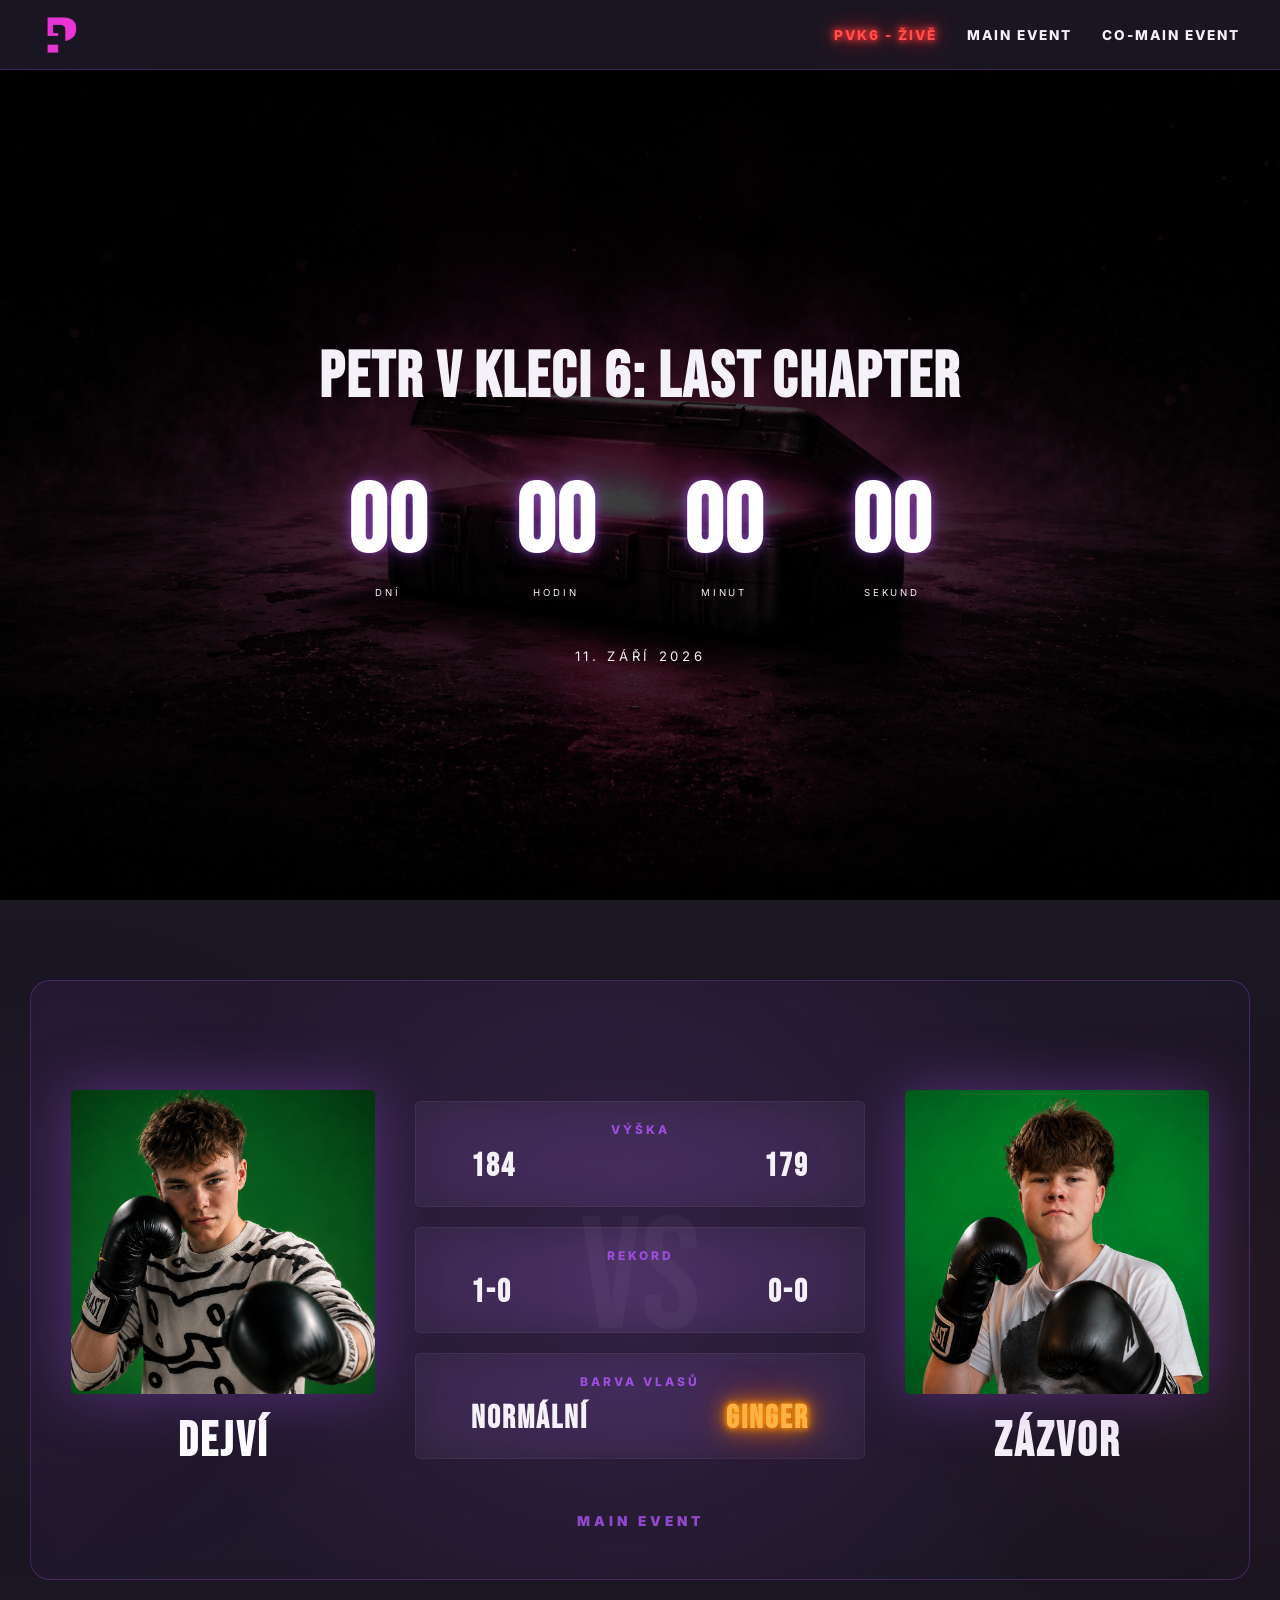
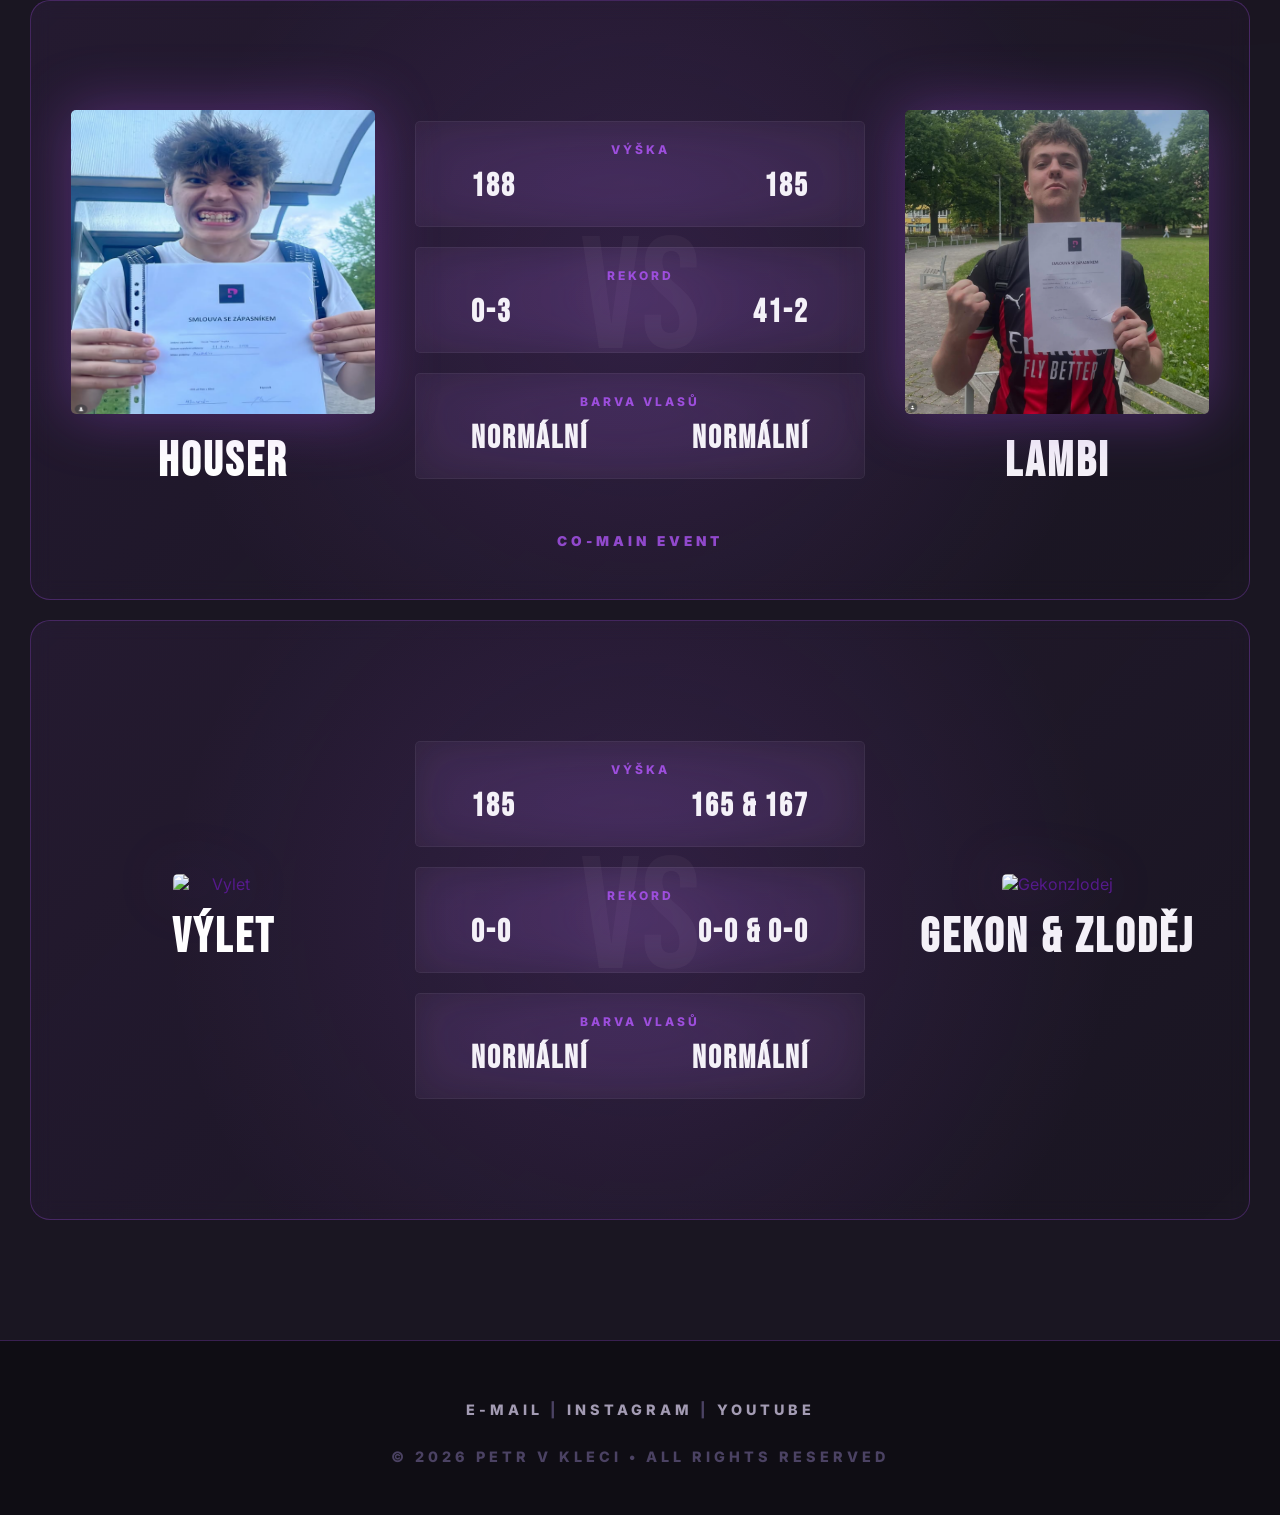
==== index.html @ 08ebc7ee "Add files via upload" ====
<!DOCTYPE html>
<html lang="cs">
<head>
    <meta charset="UTF-8">
    <meta name="viewport" content="width=device-width, initial-scale=1.0">
    <title>PETR V KLECI</title>
    <link href="https://fonts.googleapis.com/css2?family=Bebas+Neue&family=Inter:wght@400;600;800;900&display=swap" rel="stylesheet">
    <link rel="stylesheet" href="styles.css">
    <link rel="icon" href="img/logo-transparent.png">
    <script async src="https://pagead2.googlesyndication.com/pagead/js/adsbygoogle.js?client=ca-pub-2241425218539094"
     crossorigin="anonymous"></script>
     <meta name="google-adsense-account" content="ca-pub-2241425218539094">
</head>

<body>
    <div class="cyber-grid"></div>
    <div class="ambient-blob" id="blob"></div>
    <div class="scroll-progress" id="progress"></div>
    <nav>
        <div class="logo-container">
            <a href="#"  class="logo-img" onerror="this.style.display='none'; document.getElementById('logo-text').style.display='block';">
                <img src="img/logo-transparent.png" alt="Petr v kleci Logo" class="logo-img" onerror="this.style.display='none'; document.getElementById('logo-text').style.display='block';">
           </a>
        </div>
    
        <div class="nav-links">
            <a href="https://petrvkleci.fun/live" target="_blank"><div class="live">PVK6 - ŽIVĚ</div></a>
            <a href="#main-event">MAIN EVENT</a>
            <a href="#co-main-event">CO-MAIN EVENT</a>
        </div>
    </nav>

    <header class="hero">

    <video class="hero-video" autoplay muted loop playsinline>
        <source src="https://pub-b3b0f845e0294ce48c312dda4aa62917.r2.dev/pvk6-promo.mp4" type="video/mp4">
    </video>

    <div class="hero-overlay">

            <div class="cdown">
                
                <h2 class="cdown-event">PETR V KLECI 6: LAST CHAPTER</h2>
                
                <div class="cdown-grid">
                    <div class="cunit">
                        <span class="cunit-n" id="cdDays">--</span>
                        <span class="cunit-l">Dní</span>
                    </div>
                    <div class="cunit">
                        <span class="cunit-n" id="cdHours">--</span>
                        <span class="cunit-l">Hodin</span>
                    </div>
                    <div class="cunit">
                        <span class="cunit-n" id="cdMins">--</span>
                        <span class="cunit-l">Minut</span>
                    </div>
                    <div class="cunit">
                        <span class="cunit-n" id="cdSecs">--</span>
                        <span class="cunit-l">Sekund</span>
                    </div>
                </div>
            <p class="cdown-date rv">11. ZÁŘÍ 2026</p>
        </div>
        
    </header>
 <main class="fight-card">
    <section>
        <article class="fight main-event" id="main-event">

            <div class="fighter fighter-left">
                <a href="">
                    <img src="img/dejvi.png" alt="Dejvi">
                </a>
                <h2>DEJVÍ</h2>
            </div>
            <div class="fight-info">

                <div class="stat-row">
                    <span>Výška</span>
                    <h3>184</h3>
                    <h3>179</h3>
                </div>

                <div class="stat-row">
                    <span>Rekord</span>
                    <h3>1-0</h3>
                    <h3>0-0</h3>
                </div>

                <div class="stat-row">
                    <span>Barva vlasů</span>
                    <h3>Normální</h3>
                    <h3 class="ginger">GINGER</h3>
                </div>

            </div>

            <div class="fighter fighter-right"> 
                <a href="">
                    <img src="img/zazvor.png" alt="Zazvor">
                </a>
                <h2>Zázvor</h2>
            </div>
            <div class="fight-label">
    MAIN EVENT
</div>
        </article>
        <br>
        <article class="fight co-main-event" id="co-main-event">

            <div class="fighter fighter-left">
                <a href="">
                    <img src="img/houser.png" alt="Houser">
                </a>
                <h2>HOUSER</h2>
            </div>
            <div class="fight-info">

                <div class="stat-row">
                    <span>Výška</span>
                    <h3>188</h3>
                    <h3>185</h3>
                </div>

                <div class="stat-row">
                    <span>Rekord</span>
                    <h3>0-3</h3>
                    <h3>41-2</h3>
                </div>

                <div class="stat-row">
                    <span>Barva vlasů</span>
                    <h3>Normální</h3>
                    <h3>Normální</h3>
                </div>

            </div>

            <div class="fighter fighter-right">
                <a href="">
                    <img src="img/lambi.png" alt="Lambi">
                </a>
                <h2>Lambi</h2>
            </div>
            <div class="fight-label">
                CO-MAIN EVENT
            </div>
        </article>
        <br>
        <article class="fight">

            <div class="fighter fighter-left">
                <a href="">
                    <img src="img/vylet.png" alt="Vylet">
                </a>
                <h2>VÝLET</h2>
            </div>
            <div class="fight-info">

                <div class="stat-row">
                    <span>Výška</span>
                    <h3>185</h3>
                    <h3>165 & 167</h3>
                </div>

                <div class="stat-row">
                    <span>Rekord</span>
                    <h3>0-0</h3>
                    <h3>0-0 & 0-0</h3>
                </div>

                <div class="stat-row">
                    <span>Barva vlasů</span>
                    <h3>Normální</h3>
                    <h3>Normální</h3>
                </div>

            </div>

            <div class="fighter fighter-right">
                <a href="">
                    <img src="img/gekonzlodej.png" alt="Gekonzlodej">
                </a>
                <h2>Gekon & Zloděj</h2>
            </div>
            <div class="fight-label">
                
            </div>
        </article>
    </section>
    
</main>

    <footer class="footer">
    <div class="footer-container">

        <div class="footer-contact">
            <a href="mailto:petrvkleci@petrvkleci.fun">E-Mail</a> |
            <a href="https://instagram.petrvkleci.fun" target="_blank">Instagram</a> |
            <a href="https://youtube.petrvkleci.fun">YouTube</a>
        </div>

        <div class="footer-bottom">
            <p>© 2026 PETR V KLECI • All rights reserved</p>
        </div>

    </div>
</footer>

    <script src="script.js"></script>
</body>
</html>
---- styles.css ----
:root {
    --bg-color: #1a1622; 
    --surface-color: #272236; 
    --surface-hover: #322b46; 
    --text-main: #f4f1f8;
    --text-muted: #a39bb3;
    --accent: #9d4edd; 
    --accent-glow: rgba(157, 78, 221, 0.6);
    --glass-border: rgba(157, 78, 221, 0.3);
    --nav-height: 70px; 
}

::-webkit-scrollbar {
    width: 8px;
}
::-webkit-scrollbar-track { background: var(--bg-color); }
::-webkit-scrollbar-thumb { background: var(--accent); border-radius: 4px; }

* {
    margin: 0;
    padding: 0;
    box-sizing: border-box;
    scroll-behavior: smooth;
}

html,
body {
    width: 100%;
    overflow-x: hidden;
}

body {
    background-color: var(--bg-color);
    color: var(--text-main);
    font-family: 'Inter', sans-serif;
    overflow-x: hidden;
    position: relative;
}
        
.cyber-grid {
    position: fixed;
    top: 0; left: 0; width: 100vw; height: 100vh;
    background-size: 50px 50px;
    z-index: -1;
    transform: perspective(1000px) rotateX(60deg) translateY(-100px) translateZ(-200px);
    animation: gridMove 20s linear infinite;
    opacity: 0.5;
}

@keyframes gridMove {
    0% { transform: perspective(1000px) rotateX(60deg) translateY(0) translateZ(-200px); }
    100% { transform: perspective(1000px) rotateX(60deg) translateY(50px) translateZ(-200px); }
}

.ambient-blob {
    position: fixed;
    top: 0; left: 0; width: 600px; height: 600px;
    background: radial-gradient(circle, rgba(157, 78, 221, 0.1) 0%, rgba(26, 22, 34, 0) 60%);
    border-radius: 50%;
    pointer-events: none;
    z-index: 0;
    transform: translate(-50%, -50%);
    filter: blur(80px);
}

section, article {
    scroll-margin-top: calc(var(--nav-height) + 20px);
    position: relative;
    z-index: 10;
}

.scroll-progress {
    position: fixed;
    top: 0; left: 0; height: 3px;
    background: var(--accent);
    width: 0%;
    z-index: 2000;
    box-shadow: 0 0 15px var(--accent-glow);
}

nav {
    position: fixed;
    top: 0; width: 100%; height: var(--nav-height);
    padding: 0 40px;
    display: flex; justify-content: space-between; align-items: center;
    background: rgba(26, 22, 34, 0.9);
    backdrop-filter: blur(20px);
    -webkit-backdrop-filter: blur(20px);
    z-index: 1000;
    border-bottom: 1px solid var(--glass-border);
}

.logo-container { height: 40px; }
.logo-img { height: 100%; width: auto; object-fit: contain; }

.nav-links { display: flex; gap: 30px; }
.nav-links a {
    color: var(--text-main); text-decoration: none; font-weight: 800;
    font-size: 0.85rem; letter-spacing: 2px; text-transform: uppercase;
    position: relative; padding: 5px 0; transition: color 0.3s;
}
.nav-links a:hover { color: var(--accent); text-shadow: 0 0 10px var(--accent-glow); }

header {
    height: 70vh; 
    display: flex; flex-direction: column;
    justify-content: center; align-items: center; text-align: center;
    position: relative; z-index: 10;
}

header a {
    text-decoration: none;
}

main a{
    text-decoration: none;
}
.main-title {
    font-family: 'Bebas Neue', sans-serif;
    font-size: 8vw; 
    letter-spacing: 6px; 
    line-height: 1;
    color: #ffffff;
    text-shadow: 0 0 30px rgba(157, 78, 221, 0.3);
}

.subtitle {
    font-size: 1.1rem; color: var(--text-muted);
    text-transform: uppercase; letter-spacing: 6px;
    margin-top: 15px; font-weight: 600;
}

.hidden-cinematic {
    opacity: 0;
    filter: blur(15px);
    transform: translateY(50px);
    transition: opacity 1s cubic-bezier(0.19, 1, 0.22, 1), 
                filter 1s cubic-bezier(0.19, 1, 0.22, 1), 
                transform 1s cubic-bezier(0.19, 1, 0.22, 1);
}

.show-cinematic {
    opacity: 1; filter: blur(0); transform: translateY(0);
}

.part-content, .media-box {
    background: var(--surface-color);
    border: 1px solid var(--glass-border);
    border-radius: 4px; 
    overflow: hidden; position: relative;
    transition: all 0.3s ease;
}

.part-content::after, .media-box::after {
    content: ''; position: absolute; top: -150%; left: -50%;
    width: 200%; height: 40px;
    background: linear-gradient(to bottom, transparent, rgba(157, 78, 221, 0.5), transparent);
    transform: rotate(30deg);
    transition: top 0s; z-index: 5; pointer-events: none; opacity: 0;
}

.part-content:hover::after, .media-box:hover::after {
    top: 200%; transition: top 0.7s ease-in-out; opacity: 1;
}

.part-content:hover, .media-box:hover {
    border-color: var(--accent);
    box-shadow: 0 0 30px rgba(157, 78, 221, 0.25);
    transform: translateY(-5px);
    background: var(--surface-hover);
}

.hero {
    position: relative;
    height: calc(100vh - var(--nav-height));
    margin-top: var(--nav-height); 
    overflow: hidden;
    margin-bottom: 80px;
    display: flex;
    justify-content: center;
    align-items: center;
    text-align: center;
}

.hero-video {
    position:absolute;
    top:0;
    left:0;

    width:100%;
    height:100%;

    object-fit:cover;

    opacity:1;

    z-index:0;
}

.hero-overlay {
    position:absolute;
    inset:0;

    background:
    linear-gradient(
        to bottom,
        rgba(0,0,0,.55),
        rgba(0,0,0,.75)
    );

    z-index:2;

    display:flex;
    justify-content:center;
    align-items:center;
}

.hero-content {
    position: relative;
    z-index: 3;
    text-decoration: none;
}

@keyframes borderPulse {
    0%, 100% { border-color: rgba(157, 78, 221, 0.3); }
    50% { border-color: rgba(157, 78, 221, 0.8); box-shadow: 0 0 30px rgba(157, 78, 221, 0.2); }
}

.future-part h2 { font-size: 5rem; color: var(--accent); letter-spacing: 4px; }
.future-part p { font-size: 1.3rem; font-weight: 600; color: #fff; max-width: 700px; margin: 20px auto 0 auto; letter-spacing: 2px; }

footer {
    text-align: center; padding: 50px; background: #0f0d14;
    border-top: 1px solid var(--glass-border); color: #4b4263;
    font-size: 0.9rem; letter-spacing: 4px; text-transform: uppercase; font-weight: 800;
}

@media (max-width: 1024px) {
    .nav-links {
        display: none;
    }

    nav {
        padding: 0 20px;
    }

    .main-title {
        font-size: 12vw;
        letter-spacing: 3px;
    }

    .subtitle {
        font-size: 0.9rem;
        letter-spacing: 3px;
        margin-top: 10px;
    }

    .cyber-grid {
        display: none;
    }

    .container {
        padding: 0 15px 60px 15px;
        gap: 60px;
    }

    .saga-part,
    .saga-part:nth-child(even) {
        grid-template-columns: 1fr;
        gap: 20px;
    }

    .saga-part:nth-child(even) .part-content,
    .saga-part:nth-child(even) .media-box {
        order: unset;
    }

    .part-content {
        padding: 25px;
        border-left: 3px solid var(--accent);
    }

    .part-content h2 {
        font-size: 2.2rem;
    }

    .part-content p {
        font-size: 1rem;
        line-height: 1.6;
    }

    .part-number {
        font-size: 6rem;
        top: -20px;
        right: 10px;
        opacity: 0.08;
    }

    .stats-grid {
        grid-template-columns: 1fr;
        gap: 10px;
    }

    .stat-item p {
        font-size: 1.1rem;
    }

    .media-box {
        min-height: 220px;
    }

    .future-part {
        padding: 50px 15px;
    }

    .future-part h2 {
        font-size: 2.5rem;
    }

    .future-part p {
        font-size: 1rem;
        letter-spacing: 1px;
    }

    .hero {
        height: auto;
        min-height: 85vh;
    }

    .cdown {
        padding: 10px 15px;
        width: 100%;
    }

    .cdown-grid{
    display:flex;
    justify-content:center;
    gap:0px;
    flex-wrap:nowrap;
    margin-bottom:25px;
}

.cunit{
    padding:0 10px;
    border-right:1px solid rgba(157,78,221,.2);
}

.cunit:last-child{
    border-right:none;
}

    .cunit:last-child {
        border-right: 1px solid rgba(157,78,221,.2);
    }

    .cunit-n {
       font-size: clamp(1.8rem, 7vw, 3rem);
        line-height: 1;
    }

    .cunit-l {
         font-size: 0.6rem;
        letter-spacing: 0.08em;
        margin-top: 8px;
    }

    .cdown-date {
        font-size: 0.8rem;
        letter-spacing: 0.15em;
        padding: 0 10px;
    }

}

.cdown{
  background:var(--s1);
  border-top:1px solid var(--bdr);border-bottom:1px solid var(--bdr);
  padding:88px 40px;text-align:center;
  position:relative;overflow:hidden;
  margin-top: 40px;
}

.cdown-sup{
  font-family:var(--fh);font-size:.68rem;
  letter-spacing:.42em;text-transform:uppercase;
  color:var(--red);margin-bottom:14px
}
.cdown-event{
  font-family:'Bebas Neue', sans-serif;
  font-size: 4em;
  letter-spacing:.03em;
  margin-bottom:56px;
  line-height:1;
}
.cdown-grid {
    display:flex;
    flex-wrap:wrap;
    justify-content:center;
    margin-bottom:50px;
}
.cunit{padding:0 44px;border-right:1px solid var(--bdr)}
.cunit:last-child{border-right:none}
.cunit-n{
  font-family:'Bebas Neue', sans-serif;
  font-size:clamp(2rem,8vw,6rem);
  font-weight:900;
  color:#fff;
  letter-spacing:2px;
  text-shadow:
      0 0 10px rgba(157,78,221,.6),
      0 0 25px rgba(157,78,221,.4);
}

.cunit-l{
  font-family:var(--fh);font-size:.6rem;
  letter-spacing:.3em;text-transform:uppercase;
  color:var(--g);margin-top:6px;display:block
}
.cdown-date{
  font-family:var(--fh);font-size:.82rem;
  letter-spacing:.28em;color:var(--md)
}


hr{
    margin: 50px;
    border-color: #9d4edd;
}

.fight-card{
    max-width:1400px;
    margin:0 auto;
    padding:0 30px 120px;
    position:relative;
}

.fight-card-header{
    text-align:center;
    margin-bottom:60px;
}

.fight-card-header span{
    color:var(--accent);
    letter-spacing:4px;
    font-size:.8rem;
    font-weight:800;
}

.fight-card-header h1{
    font-family:'Bebas Neue',sans-serif;
    font-size:clamp(3rem,8vw,7rem);
    letter-spacing:4px;
    margin:10px 0;
    text-shadow:
        0 0 15px rgba(157,78,221,.5),
        0 0 40px rgba(157,78,221,.3);
}

.fight-card-header p{
    color:var(--text-muted);
    letter-spacing:3px;
}

.fight{
    position:relative;

    display:grid;
    grid-template-columns:1fr 450px 1fr;
    align-items:center;

    background:
        linear-gradient(
            135deg,
            rgba(157,78,221,.08),
            rgba(0,0,0,0)
        );

    border:1px solid var(--glass-border);
    border-radius:20px;

    overflow:hidden;

    backdrop-filter:blur(10px);

    min-height:600px;
}

.fight::before{
    content:"";
    position:absolute;
    inset:0;
    background:
        radial-gradient(
            circle at center,
            rgba(157,78,221,.15),
            transparent 70%
        );
    pointer-events:none;
}

.fight::after{
    content:"VS";
    position:absolute;
    left:50%;
    top:50%;
    transform:translate(-50%,-50%);
    font-family:'Bebas Neue',sans-serif;
    font-size:10rem;
    color:rgba(255,255,255,.04);
    z-index:1;
}

.fighter{
    position:relative;
    z-index:2;
    text-align:center;
    padding:40px;
}

.fighter img{
    width:100%;
    max-width:380px;
    min-width: 100px;
    transition:.4s;
    filter:
        drop-shadow(0 0 30px rgba(157,78,221,.4));
    border-radius: 5px;
}

.fighter:hover img{
    transform:scale(1.05);
}

.fighter h2{
    margin-top:15px;
    font-family:'Bebas Neue',sans-serif;
    font-size:3rem;
    letter-spacing:3px;
}

.fighter-left h2{
    color:white;
}

.fight-info{
    position:relative;
    z-index:2;

    display:flex;
    flex-direction:column;
    gap:20px;
}

.stat-row{
    display:grid;
    grid-template-columns: 1fr 1fr;
    grid-template-rows: auto auto;
    align-items:center;

    padding:20px 55px;
    background:rgba(255,255,255,.03);
    border:1px solid rgba(255,255,255,.05);
    backdrop-filter:blur(20px);
    gap:10px 20px;
    border-radius: 5px;
}

.stat-row span{
    grid-column:1 / -1;
    text-align:center;

    color:var(--accent);
    font-size:.75rem;
    font-weight:800;
    letter-spacing:3px;
    text-transform:uppercase;
}

.stat-row h3:first-of-type{
    justify-self:start;
    text-align:left;
}

.stat-row h3:last-of-type{
    justify-self:end;
    text-align:right;
}

.stat-row h3{
    font-family:'Bebas Neue',sans-serif;
    font-size:2rem;
    letter-spacing:2px;
    margin:0;
}

.fight-card::before{
    content:"";
    position:absolute;
    width:300px;
    height:300px;
    background:var(--accent);
    opacity:.08;
    filter:blur(120px);

    top:120px;
    left:-100px;
}

.fight-card::after{
    content:"";
    position:absolute;
    width:300px;
    height:300px;
    background:#ff4444;
    opacity:.06;
    filter:blur(120px);

    right:-100px;
    top:200px;
}
.fight-label{
    position:absolute;
    left:50%;
    bottom:50px;     
    transform:translateX(-50%);

    font-size:.85rem;
    font-weight:900;
    letter-spacing:4px;
    color:var(--accent);
    text-transform:uppercase;

    opacity:.9;
}

.ginger {
    color: #ffb347;
    text-shadow:
        0 0 5px #ff8c00,
        0 0 10px #ff8c00,
        0 0 20px #ff8c00,
        0 0 40px #ff6600;
    animation: pulse 1.5s infinite ease-in-out;
}

@keyframes pulse {
    0%, 100% {
        text-shadow:
            0 0 5px #ff8c00,
            0 0 10px #ff8c00,
            0 0 20px #ff8c00,
            0 0 40px #ff6600;
    }
    50% {
        text-shadow:
            0 0 10px #ff8c00,
            0 0 20px #ff8c00,
            0 0 40px #ff8c00,
            0 0 80px #ff6600;
    }
}

.footer-container{
    display: flex;
    flex-direction: column;
}
.footer-contact{
    margin: 10px 0 30px 0;
}
.footer-contact a{
    text-decoration: none;
    transition: .3s;
    color: var(--text-muted);
}
.footer-contact a:hover{
    text-shadow: 0 0 10px var(--accent-glow);
    color: var(--accent);
}
@media (max-width: 768px) {

    /* ================= GLOBAL FIX (overflow pruh vpravo) ================= */
    html, body {
        overflow-x: hidden;
    }

    .hero-video{
    display:none;
}

    * {
        box-sizing: border-box;
    }

    /* ================= HERO ================= */
   

    .hero-overlay {
        padding: 15px;
    }

    /* ================= COUNTDOWN ================= */
    .cdown {
        padding: 60px 15px;
    }

    .cdown-event {
        font-size: 2.8rem;
        margin-bottom: 25px;
    }

    .cdown-grid {
        display: flex;
        justify-content: center;
        gap: 6px;
        flex-wrap: nowrap;
        margin-bottom: 20px;
    }

    .cunit {
        padding: 0 10px;
    }

    .cunit:last-child {
        border-right: none;
    }

    .cunit-n {
        font-size: 3rem;
    }

    .cunit-l {
        font-size: 0.7rem;
        letter-spacing: 0.1em;
    }

    .cdown-date {
        font-size: 0.95rem;
    }

    /* ================= NAV ================= */
    nav {
        padding: 0 15px;
    }

    .nav-links {
        display: none;
    }

    /* ================= FIGHT CARD FIX ================= */
    .fight {
        display: grid;
        grid-template-columns: 1fr 1fr;
        grid-template-areas:
            "left right"
            "info info";
        gap: 8px;
        padding: 10px;
        align-items: start;
    }

    .fighter {
        text-align: center;
        padding: 0;
    }

    .fighter img {
        max-width: 190px;
        width: 100%;
        margin: 30px auto;
        display: block;
    }

    .fighter h2 {
        font-size: 1.35rem;
        margin-top: 6px;
        line-height: 1.1;
    }

    /* ================= STATS TABLE ================= */
    .fight-info {
        grid-area: info;
        margin: 0;
        padding: 0;
        display: flex;
        flex-direction: column;
        gap: 6px;
    }

    .stat-row {
        padding: 8px 10px;
        margin: 0;
    }

    .stat-row span {
        font-size: 0.6rem;
        letter-spacing: 1px;
    }

    .stat-row h3 {
        font-size: 0.95rem;
    }

    .stat-row h3:first-of-type {
        justify-self: start;
        padding-left: 8px;
    }

    .stat-row h3:last-of-type {
        justify-self: end;
        padding-right: 8px;
    }

    /* ================= VS ================= */
    .fight::after {
        font-size: 3rem;
        opacity: 0.03;
    }

    .fight-label {
        display: none;
    }

    /* ================= FOOTER ================= */
    footer {
        padding: 25px 15px;
        font-size: 0.8rem;
    }

    .footer-container {
        text-align: center;
        gap: 10px;
    }

    .footer-contact {
        margin: 0 0 10px 0;
        font-size: 0.85rem;
    }

    .footer-bottom {
        font-size: 0.7rem;
        opacity: 0.75;
    }
}


.hero {
    position: relative;
    height: calc(100vh - var(--nav-height));
    margin-top: var(--nav-height);
    overflow: hidden;

    background-image: url("img/background.png");
    background-size: cover;
    background-position: center;
    background-repeat: no-repeat;
}
.hero::before {
    content: "";
    position: absolute;
    inset: 0;
    background: linear-gradient(
        to bottom,
        rgba(0,0,0,0.4),
        rgba(0,0,0,0.25)
    );
    z-index: 1;
}
@media (min-width: 768px) and (max-width: 1024px) {
    nav {
        padding: 0 25px;
    }

    .nav-links {
        gap: 20px;
        font-size: 0.8rem;
    }

    .hero {
        height: calc(85vh - var(--nav-height));
    }

    .cdown {
        padding: 70px 25px;
    }

    .cdown-event {
        font-size: 3.2rem;
    }

    .cunit-n {
        font-size: 4rem;
    }

    .fight {
        grid-template-columns: 1fr 1.2fr 1fr;
        min-height: 500px;
        padding: 20px;
    }

    .fighter img {
        max-width: 260px;
    }

    .fighter h2 {
        font-size: 2.2rem;
    }

    .stat-row {
        padding: 18px 25px;
    }

    .stat-row h3 {
        font-size: 1.6rem;
    }

    .fight::after {
        font-size: 7rem;
    }

    .fight-label {
        font-size: 0.75rem;
        bottom: 30px;
    }

    .fight-card {
        padding: 0 20px 100px;
    }

    .part-content h2 {
        font-size: 3rem;
    }

    .part-content p {
        font-size: 1rem;
    }

    .footer-container {
        padding: 20px;
    }
}
.live {
    color: #ff5050;
    text-shadow:
        0 0 5px #ff0000,
        0 0 10px #ff8b8b,
        0 0 20px #ff0000,
        0 0 40px #ff8b8b;
    animation: pulselive 1.5s infinite ease-in-out;
}

@keyframes pulselive {
    0%, 100% {
        text-shadow:
            0 0 5px #ff8b8b,
            0 0 10px #ff0000,
            0 0 20px #ff8b8b,
            0 0 40px #ff0000;
    }
    50% {
        text-shadow:
            0 0 10px #ff0000,
            0 0 20px #ff8b8b,
            0 0 40px #ff0000,
            0 0 80px #ff8b8b
    }
}
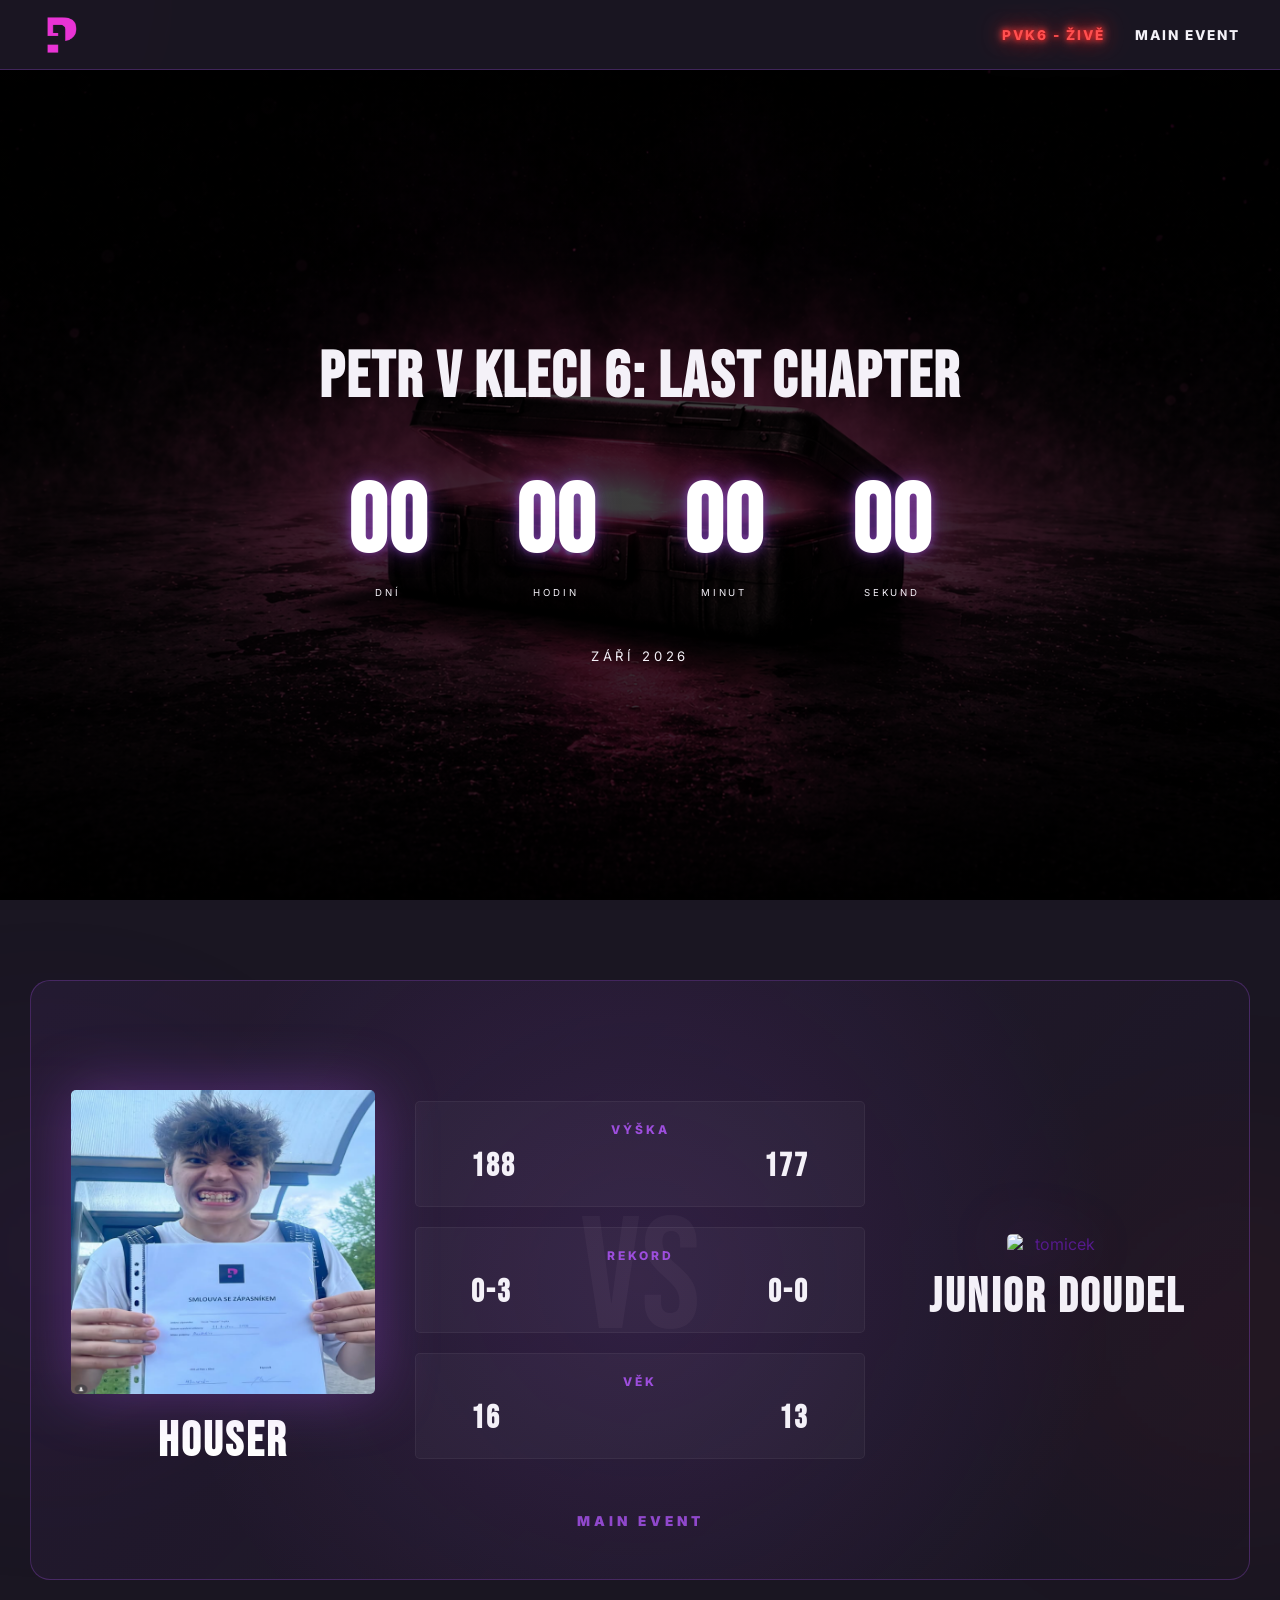
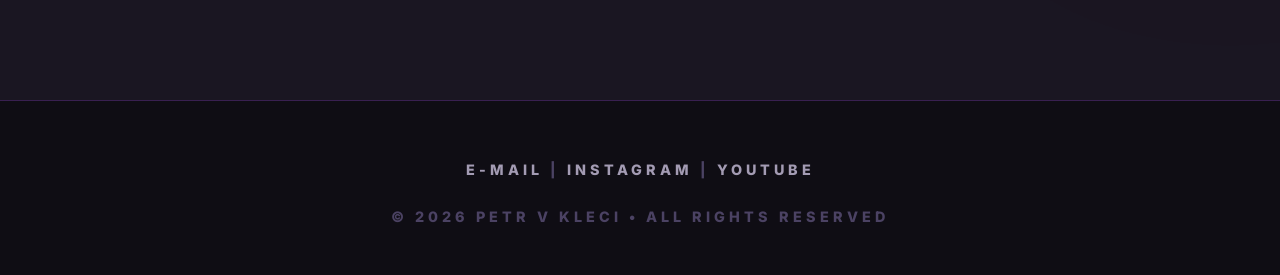
==== commit f4b475f1: "Add files via upload" ====
--- a/index.html
+++ b/index.html
@@ -24,9 +24,8 @@
         </div>
     
         <div class="nav-links">
-            <a href="https://petrvkleci.fun/live" target="_blank"><div class="live">PVK6 - ŽIVĚ</div></a>
+            <a href="https://petrvkleci.fun/live/" target="_blank"><div class="live">PVK6 - ŽIVĚ</div></a>
             <a href="#main-event">MAIN EVENT</a>
-            <a href="#co-main-event">CO-MAIN EVENT</a>
         </div>
     </nav>
 
@@ -60,54 +59,13 @@
                         <span class="cunit-l">Sekund</span>
                     </div>
                 </div>
-            <p class="cdown-date rv">11. ZÁŘÍ 2026</p>
+            <p class="cdown-date rv">ZÁŘÍ 2026</p>
         </div>
-        
+    
+
     </header>
  <main class="fight-card">
-    <section>
-        <article class="fight main-event" id="main-event">
-
-            <div class="fighter fighter-left">
-                <a href="">
-                    <img src="img/dejvi.png" alt="Dejvi">
-                </a>
-                <h2>DEJVÍ</h2>
-            </div>
-            <div class="fight-info">
-
-                <div class="stat-row">
-                    <span>Výška</span>
-                    <h3>184</h3>
-                    <h3>179</h3>
-                </div>
-
-                <div class="stat-row">
-                    <span>Rekord</span>
-                    <h3>1-0</h3>
-                    <h3>0-0</h3>
-                </div>
-
-                <div class="stat-row">
-                    <span>Barva vlasů</span>
-                    <h3>Normální</h3>
-                    <h3 class="ginger">GINGER</h3>
-                </div>
-
-            </div>
-
-            <div class="fighter fighter-right"> 
-                <a href="">
-                    <img src="img/zazvor.png" alt="Zazvor">
-                </a>
-                <h2>Zázvor</h2>
-            </div>
-            <div class="fight-label">
-    MAIN EVENT
-</div>
-        </article>
-        <br>
-        <article class="fight co-main-event" id="co-main-event">
+    <article class="fight main-event" id="main-event">
 
             <div class="fighter fighter-left">
                 <a href="">
@@ -120,76 +78,33 @@
                 <div class="stat-row">
                     <span>Výška</span>
                     <h3>188</h3>
-                    <h3>185</h3>
+                    <h3>177</h3>
                 </div>
 
                 <div class="stat-row">
                     <span>Rekord</span>
                     <h3>0-3</h3>
-                    <h3>41-2</h3>
+                    <h3>0-0</h3>
                 </div>
 
                 <div class="stat-row">
-                    <span>Barva vlasů</span>
-                    <h3>Normální</h3>
-                    <h3>Normální</h3>
+                    <span>Věk</span>
+                    <h3>16</h3>
+                    <h3>13</h3>
                 </div>
 
             </div>
 
             <div class="fighter fighter-right">
                 <a href="">
-                    <img src="img/lambi.png" alt="Lambi">
+                    <img src="img/junior_doudel.png" alt="tomicek">
                 </a>
-                <h2>Lambi</h2>
+                <h2>Junior doudel</h2>
             </div>
             <div class="fight-label">
-                CO-MAIN EVENT
+                MAIN EVENT
             </div>
         </article>
-        <br>
-        <article class="fight">
-
-            <div class="fighter fighter-left">
-                <a href="">
-                    <img src="img/vylet.png" alt="Vylet">
-                </a>
-                <h2>VÝLET</h2>
-            </div>
-            <div class="fight-info">
-
-                <div class="stat-row">
-                    <span>Výška</span>
-                    <h3>185</h3>
-                    <h3>165 & 167</h3>
-                </div>
-
-                <div class="stat-row">
-                    <span>Rekord</span>
-                    <h3>0-0</h3>
-                    <h3>0-0 & 0-0</h3>
-                </div>
-
-                <div class="stat-row">
-                    <span>Barva vlasů</span>
-                    <h3>Normální</h3>
-                    <h3>Normální</h3>
-                </div>
-
-            </div>
-
-            <div class="fighter fighter-right">
-                <a href="">
-                    <img src="img/gekonzlodej.png" alt="Gekonzlodej">
-                </a>
-                <h2>Gekon & Zloděj</h2>
-            </div>
-            <div class="fight-label">
-                
-            </div>
-        </article>
-    </section>
-    
 </main>
 
     <footer class="footer">
--- a/styles.css
+++ b/styles.css
@@ -84,8 +84,6 @@
     padding: 0 40px;
     display: flex; justify-content: space-between; align-items: center;
     background: rgba(26, 22, 34, 0.9);
-    backdrop-filter: blur(20px);
-    -webkit-backdrop-filter: blur(20px);
     z-index: 1000;
     border-bottom: 1px solid var(--glass-border);
 }
@@ -480,7 +478,6 @@
 
     overflow:hidden;
 
-    backdrop-filter:blur(10px);
 
     min-height:600px;
 }
@@ -560,7 +557,6 @@
     padding:20px 55px;
     background:rgba(255,255,255,.03);
     border:1px solid rgba(255,255,255,.05);
-    backdrop-filter:blur(20px);
     gap:10px 20px;
     border-radius: 5px;
 }
@@ -963,4 +959,43 @@
             0 0 40px #ff0000,
             0 0 80px #ff8b8b
     }
+}
+.ppv-button {
+
+    padding: 16px 45px;
+
+    font-size: 18px;
+    font-weight: 900;
+
+    color: white;
+
+    background: linear-gradient(
+        135deg,
+        #ff0000,
+        #8b0000
+    );
+
+    border: none;
+    border-radius: 12px;
+
+    cursor: pointer;
+
+    text-transform: uppercase;
+    letter-spacing: 2px;
+
+    transition: 0.25s;
+
+    box-shadow:
+        0 0 20px rgba(255,0,0,0.5);
+
+}
+
+
+.ppv-button:hover {
+
+    transform: scale(1.05);
+
+    box-shadow:
+        0 0 35px rgba(255,0,0,0.8);
+
 }
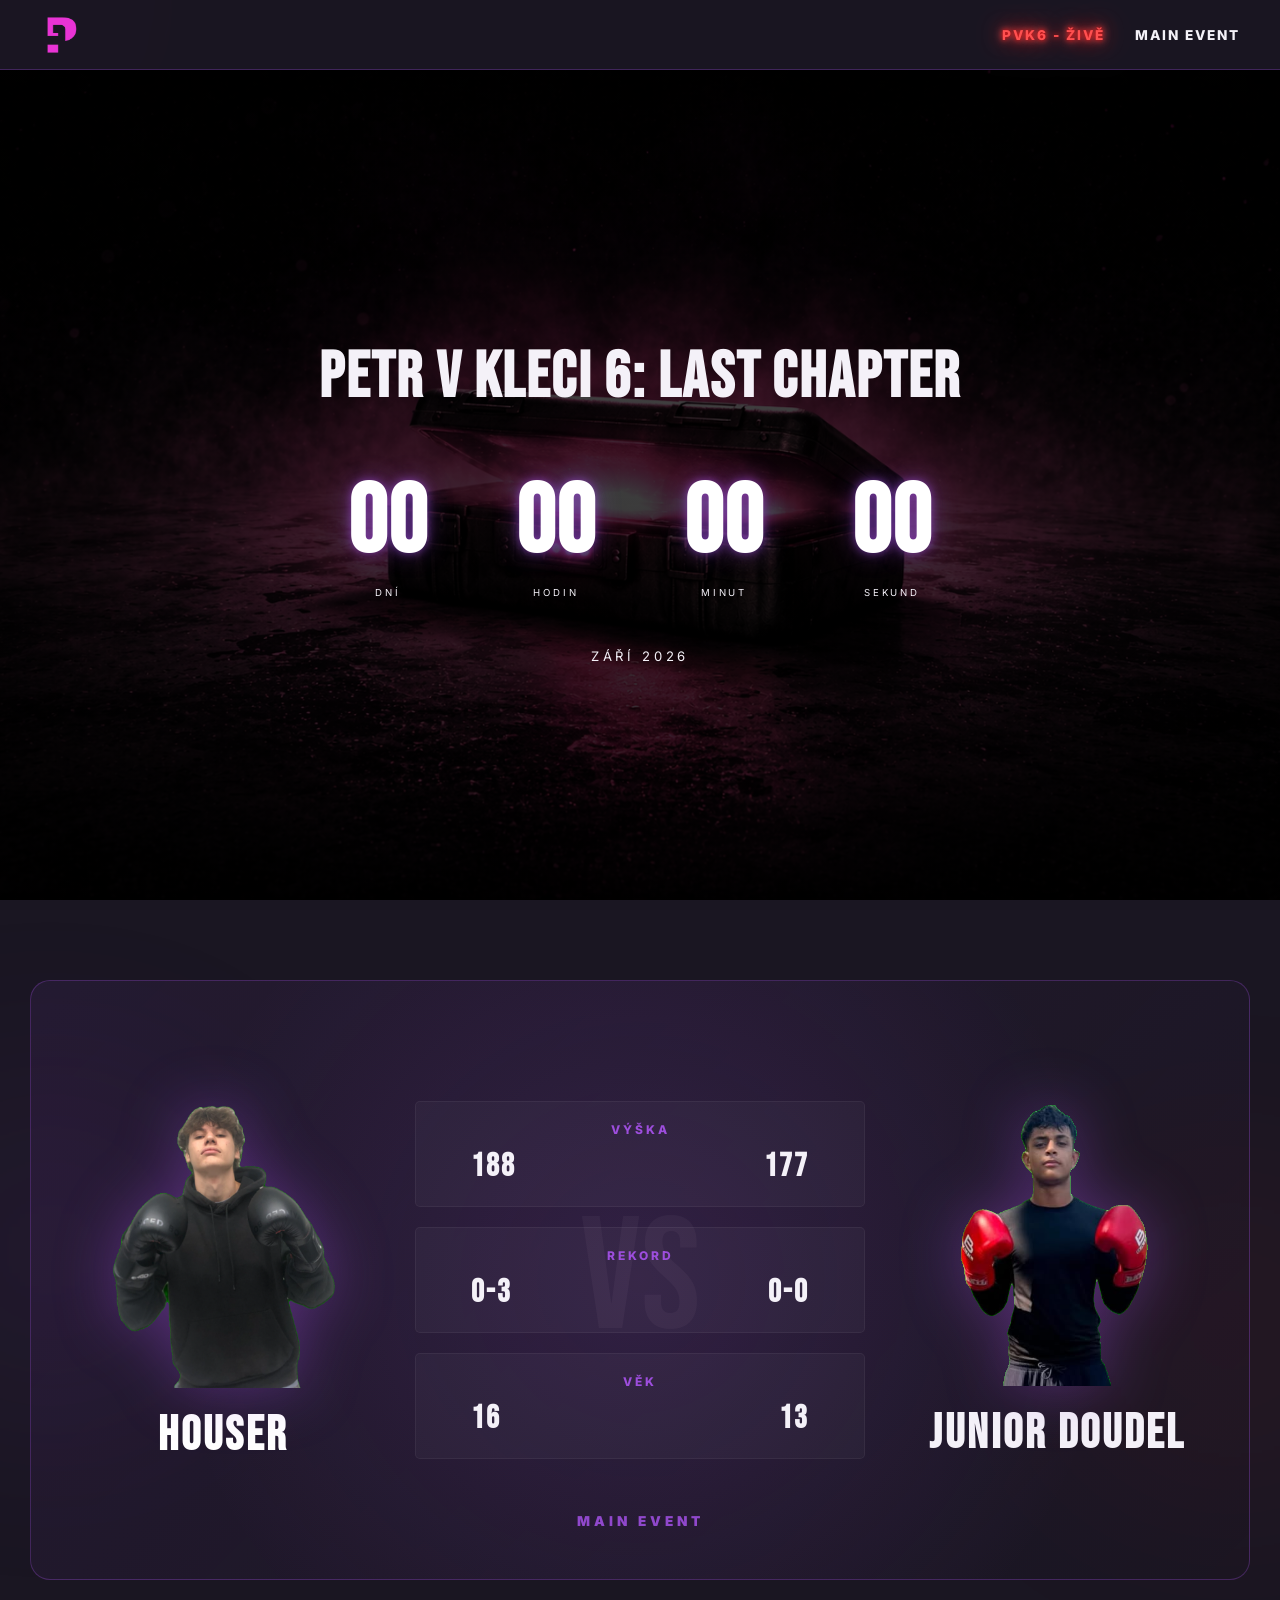
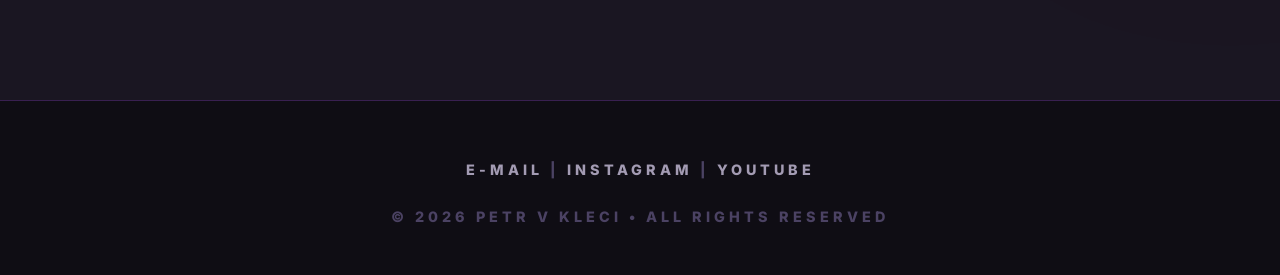
==== commit ea48c65e: "Update index.html" ====
--- a/index.html
+++ b/index.html
@@ -113,7 +113,7 @@
         <div class="footer-contact">
             <a href="mailto:petrvkleci@petrvkleci.fun">E-Mail</a> |
             <a href="https://instagram.petrvkleci.fun" target="_blank">Instagram</a> |
-            <a href="https://youtube.petrvkleci.fun">YouTube</a>
+            <a href="https://youtube.petrvkleci.fun" target="_blank">YouTube</a>
         </div>
 
         <div class="footer-bottom">
@@ -125,4 +125,4 @@
 
     <script src="script.js"></script>
 </body>
-</html> +</html> 
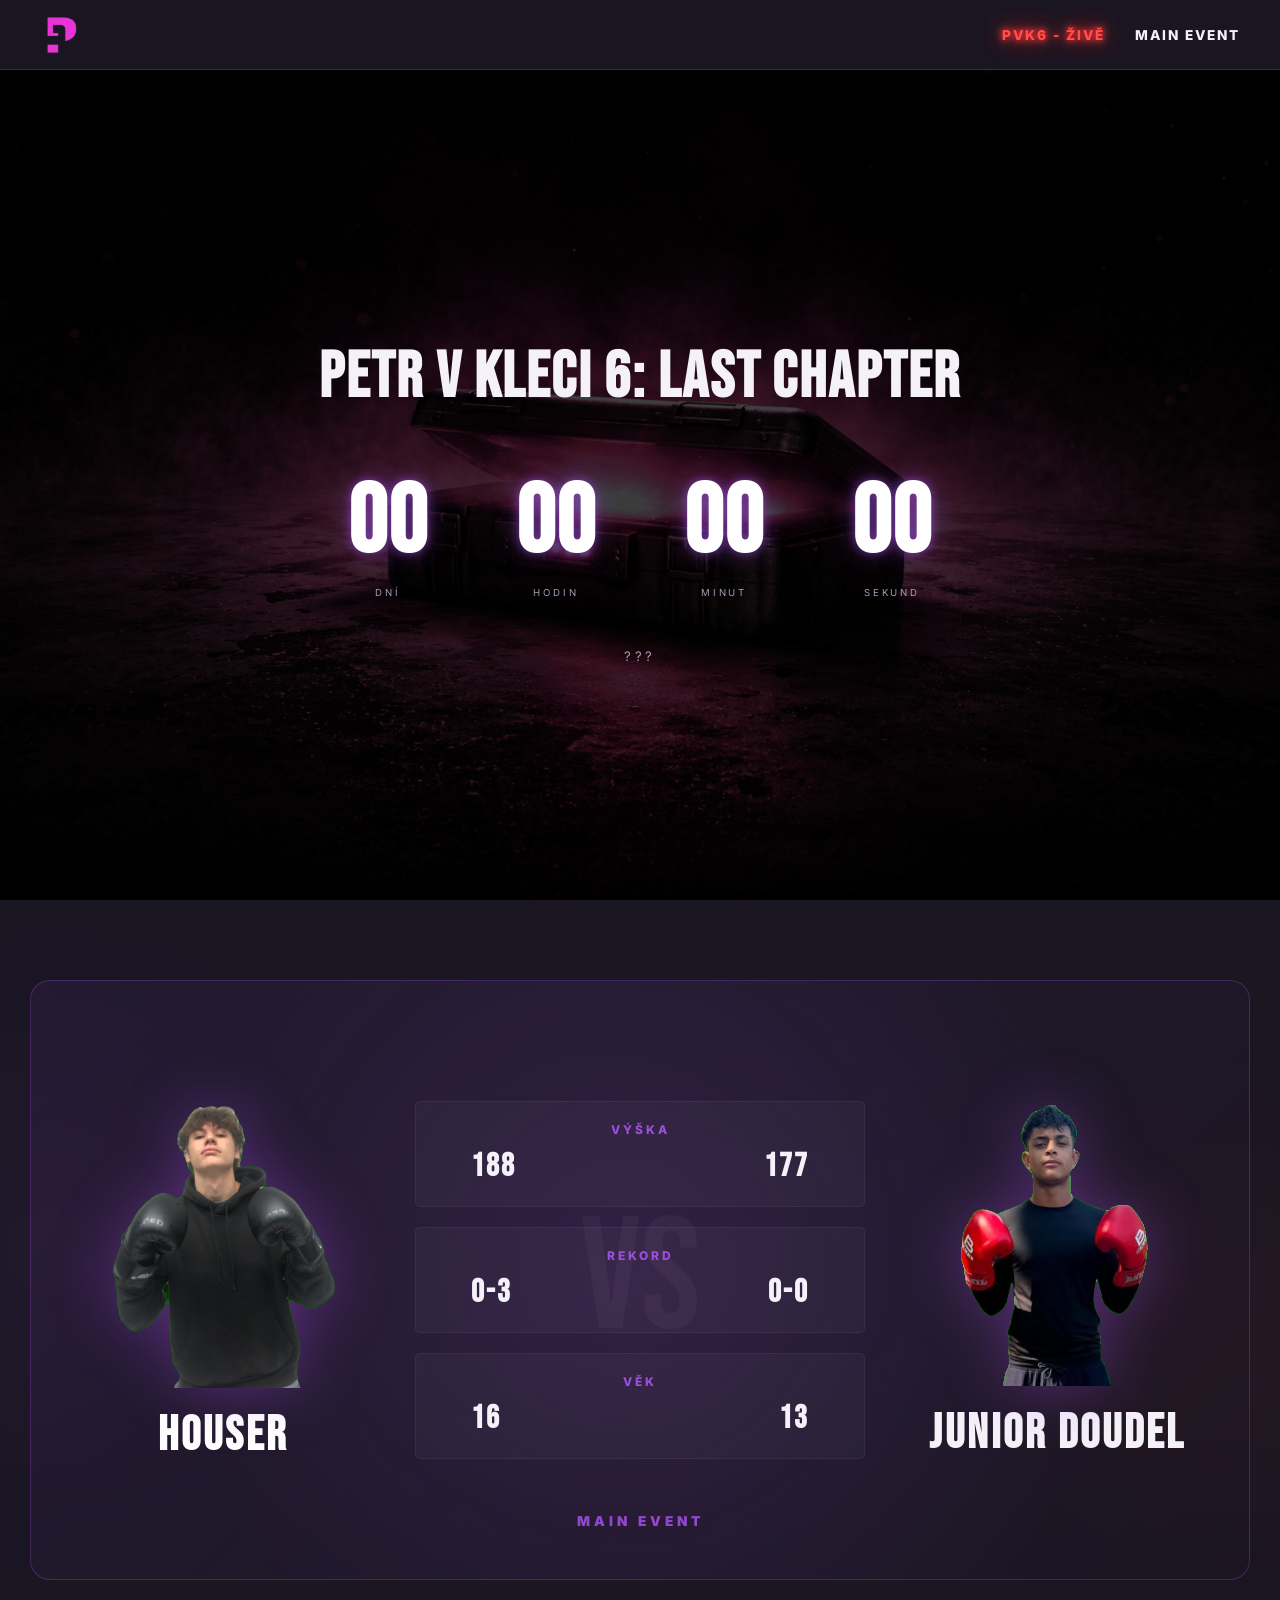
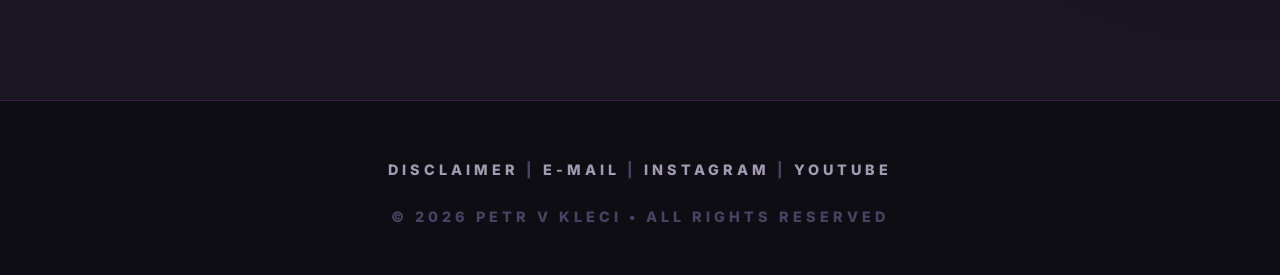
==== commit abf47b4a: "Add files via upload" ====
--- a/index.html
+++ b/index.html
@@ -59,7 +59,7 @@
                         <span class="cunit-l">Sekund</span>
                     </div>
                 </div>
-            <p class="cdown-date rv">ZÁŘÍ 2026</p>
+            <p class="cdown-date rv">???</p>
         </div>
     
 
@@ -97,20 +97,22 @@
 
             <div class="fighter fighter-right">
                 <a href="">
-                    <img src="img/junior_doudel.png" alt="tomicek">
+                    <img src="img/junior_doudel.png" alt="junior_doudel">
                 </a>
-                <h2>Junior doudel</h2>
+                <h2>JUNIOR DOUDEL</h2>
             </div>
             <div class="fight-label">
                 MAIN EVENT
             </div>
         </article>
+
 </main>
 
     <footer class="footer">
     <div class="footer-container">
 
         <div class="footer-contact">
+            <a href="files/prohlaseni_petr_v_kleci.pdf" target="_blank">Disclaimer</a> |
             <a href="mailto:petrvkleci@petrvkleci.fun">E-Mail</a> |
             <a href="https://instagram.petrvkleci.fun" target="_blank">Instagram</a> |
             <a href="https://youtube.petrvkleci.fun" target="_blank">YouTube</a>
@@ -125,4 +127,4 @@
 
     <script src="script.js"></script>
 </body>
-</html> 
+</html> 
--- a/styles.css
+++ b/styles.css
@@ -33,10 +33,9 @@
     background-color: var(--bg-color);
     color: var(--text-main);
     font-family: 'Inter', sans-serif;
-    overflow-x: hidden;
-    position: relative;
-}
-        
+    position: relative;
+}
+
 .cyber-grid {
     position: fixed;
     top: 0; left: 0; width: 100vw; height: 100vh;
@@ -52,18 +51,7 @@
     100% { transform: perspective(1000px) rotateX(60deg) translateY(50px) translateZ(-200px); }
 }
 
-.ambient-blob {
-    position: fixed;
-    top: 0; left: 0; width: 600px; height: 600px;
-    background: radial-gradient(circle, rgba(157, 78, 221, 0.1) 0%, rgba(26, 22, 34, 0) 60%);
-    border-radius: 50%;
-    pointer-events: none;
-    z-index: 0;
-    transform: translate(-50%, -50%);
-    filter: blur(80px);
-}
-
-section, article {
+article {
     scroll-margin-top: calc(var(--nav-height) + 20px);
     position: relative;
     z-index: 10;
@@ -99,73 +87,8 @@
 }
 .nav-links a:hover { color: var(--accent); text-shadow: 0 0 10px var(--accent-glow); }
 
-header {
-    height: 70vh; 
-    display: flex; flex-direction: column;
-    justify-content: center; align-items: center; text-align: center;
-    position: relative; z-index: 10;
-}
-
-header a {
+main a {
     text-decoration: none;
-}
-
-main a{
-    text-decoration: none;
-}
-.main-title {
-    font-family: 'Bebas Neue', sans-serif;
-    font-size: 8vw; 
-    letter-spacing: 6px; 
-    line-height: 1;
-    color: #ffffff;
-    text-shadow: 0 0 30px rgba(157, 78, 221, 0.3);
-}
-
-.subtitle {
-    font-size: 1.1rem; color: var(--text-muted);
-    text-transform: uppercase; letter-spacing: 6px;
-    margin-top: 15px; font-weight: 600;
-}
-
-.hidden-cinematic {
-    opacity: 0;
-    filter: blur(15px);
-    transform: translateY(50px);
-    transition: opacity 1s cubic-bezier(0.19, 1, 0.22, 1), 
-                filter 1s cubic-bezier(0.19, 1, 0.22, 1), 
-                transform 1s cubic-bezier(0.19, 1, 0.22, 1);
-}
-
-.show-cinematic {
-    opacity: 1; filter: blur(0); transform: translateY(0);
-}
-
-.part-content, .media-box {
-    background: var(--surface-color);
-    border: 1px solid var(--glass-border);
-    border-radius: 4px; 
-    overflow: hidden; position: relative;
-    transition: all 0.3s ease;
-}
-
-.part-content::after, .media-box::after {
-    content: ''; position: absolute; top: -150%; left: -50%;
-    width: 200%; height: 40px;
-    background: linear-gradient(to bottom, transparent, rgba(157, 78, 221, 0.5), transparent);
-    transform: rotate(30deg);
-    transition: top 0s; z-index: 5; pointer-events: none; opacity: 0;
-}
-
-.part-content:hover::after, .media-box:hover::after {
-    top: 200%; transition: top 0.7s ease-in-out; opacity: 1;
-}
-
-.part-content:hover, .media-box:hover {
-    border-color: var(--accent);
-    box-shadow: 0 0 30px rgba(157, 78, 221, 0.25);
-    transform: translateY(-5px);
-    background: var(--surface-hover);
 }
 
 .hero {
@@ -178,61 +101,390 @@
     justify-content: center;
     align-items: center;
     text-align: center;
+    background-image: url("img/background.png");
+    background-size: cover;
+    background-position: center;
+    background-repeat: no-repeat;
+}
+
+.hero::before {
+    content: "";
+    position: absolute;
+    inset: 0;
+    background: linear-gradient(
+        to bottom,
+        rgba(0,0,0,0.4),
+        rgba(0,0,0,0.25)
+    );
+    z-index: 1;
 }
 
 .hero-video {
-    position:absolute;
-    top:0;
-    left:0;
-
-    width:100%;
-    height:100%;
-
-    object-fit:cover;
-
-    opacity:1;
-
-    z-index:0;
+    position: absolute;
+    top: 0;
+    left: 0;
+    width: 100%;
+    height: 100%;
+    object-fit: cover;
+    opacity: 1;
+    z-index: 0;
 }
 
 .hero-overlay {
-    position:absolute;
-    inset:0;
-
-    background:
-    linear-gradient(
+    position: absolute;
+    inset: 0;
+    background: linear-gradient(
         to bottom,
         rgba(0,0,0,.55),
         rgba(0,0,0,.75)
     );
-
-    z-index:2;
-
-    display:flex;
-    justify-content:center;
-    align-items:center;
-}
-
-.hero-content {
-    position: relative;
-    z-index: 3;
+    z-index: 2;
+    display: flex;
+    justify-content: center;
+    align-items: center;
+}
+
+.cdown {
+    padding: 88px 40px;
+    text-align: center;
+    position: relative;
+    overflow: hidden;
+    margin-top: 40px;
+}
+
+.cdown-event {
+    font-family: 'Bebas Neue', sans-serif;
+    font-size: 4em;
+    letter-spacing: .03em;
+    margin-bottom: 56px;
+    line-height: 1;
+}
+
+.cdown-grid {
+    display: flex;
+    flex-wrap: wrap;
+    justify-content: center;
+    margin-bottom: 50px;
+}
+
+.cunit { padding: 0 44px;}
+.cunit:last-child { border-right: none; }
+
+.cunit-n {
+    font-family: 'Bebas Neue', sans-serif;
+    font-size: clamp(2rem, 8vw, 6rem);
+    font-weight: 900;
+    color: #fff;
+    letter-spacing: 2px;
+    text-shadow:
+        0 0 10px rgba(157,78,221,.6),
+        0 0 25px rgba(157,78,221,.4);
+}
+
+.cunit-l {
+    font-size: .6rem;
+    letter-spacing: .3em;
+    text-transform: uppercase;
+    color: var(--text-muted);
+    margin-top: 6px;
+    display: block;
+}
+
+.cdown-date {
+    font-size: .82rem;
+    letter-spacing: .28em;
+    color: var(--text-muted);
+}
+
+.fight-card {
+    max-width: 1400px;
+    margin: 0 auto;
+    padding: 0 30px 120px;
+    position: relative;
+}
+
+.fight-card::before {
+    content: "";
+    position: absolute;
+    width: 300px;
+    height: 300px;
+    background: var(--accent);
+    opacity: .08;
+    filter: blur(120px);
+    top: 120px;
+    left: -100px;
+}
+
+.fight-card::after {
+    content: "";
+    position: absolute;
+    width: 300px;
+    height: 300px;
+    background: #ff4444;
+    opacity: .06;
+    filter: blur(120px);
+    right: -100px;
+    top: 200px;
+}
+
+.fight {
+    position: relative;
+    display: grid;
+    grid-template-columns: 1fr 450px 1fr;
+    align-items: center;
+    background: linear-gradient(
+        135deg,
+        rgba(157,78,221,.08),
+        rgba(0,0,0,0)
+    );
+    border: 1px solid var(--glass-border);
+    border-radius: 20px;
+    overflow: hidden;
+    min-height: 600px;
+}
+
+.fight::before {
+    content: "";
+    position: absolute;
+    inset: 0;
+    background: radial-gradient(
+        circle at center,
+        rgba(157,78,221,.15),
+        transparent 70%
+    );
+    pointer-events: none;
+}
+
+.fight::after {
+    content: "VS";
+    position: absolute;
+    left: 50%;
+    top: 50%;
+    transform: translate(-50%, -50%);
+    font-family: 'Bebas Neue', sans-serif;
+    font-size: 10rem;
+    color: rgba(255,255,255,.04);
+    z-index: 1;
+}
+
+.fighter {
+    position: relative;
+    z-index: 2;
+    text-align: center;
+    padding: 40px;
+}
+
+.fighter img {
+    width: 100%;
+    max-width: 380px;
+    min-width: 100px;
+    transition: .4s;
+    filter: drop-shadow(0 0 30px rgba(157,78,221,.4));
+    border-radius: 5px;
+}
+
+.fighter:hover img {
+    transform: scale(1.05);
+}
+
+.fighter h2 {
+    margin-top: 15px;
+    font-family: 'Bebas Neue', sans-serif;
+    font-size: 3rem;
+    letter-spacing: 3px;
+}
+
+.fighter-left h2 {
+    color: white;
+}
+
+.fight-info {
+    position: relative;
+    z-index: 2;
+    display: flex;
+    flex-direction: column;
+    gap: 20px;
+}
+
+.stat-row {
+    display: grid;
+    grid-template-columns: 1fr 1fr;
+    grid-template-rows: auto auto;
+    align-items: center;
+    padding: 20px 55px;
+    background: rgba(255,255,255,.03);
+    border: 1px solid rgba(255,255,255,.05);
+    gap: 10px 20px;
+    border-radius: 5px;
+}
+
+.stat-row span {
+    grid-column: 1 / -1;
+    text-align: center;
+    color: var(--accent);
+    font-size: .75rem;
+    font-weight: 800;
+    letter-spacing: 3px;
+    text-transform: uppercase;
+}
+
+.stat-row h3 {
+    font-family: 'Bebas Neue', sans-serif;
+    font-size: 2rem;
+    letter-spacing: 2px;
+    margin: 0;
+}
+
+.stat-row h3:first-of-type {
+    justify-self: start;
+    text-align: left;
+}
+
+.stat-row h3:last-of-type {
+    justify-self: end;
+    text-align: right;
+}
+
+.fight-label {
+    position: absolute;
+    left: 50%;
+    bottom: 50px;    
+    transform: translateX(-50%);
+    font-size: .85rem;
+    font-weight: 900;
+    letter-spacing: 4px;
+    color: var(--accent);
+    text-transform: uppercase;
+    opacity: .9;
+}
+
+.live {
+    color: #ff5050;
+    text-shadow:
+        0 0 5px #ff0000,
+        0 0 10px #ff8b8b,
+        0 0 20px #ff0000,
+        0 0 40px #ff8b8b;
+    animation: pulselive 1.5s infinite ease-in-out;
+}
+
+@keyframes pulselive {
+    0%, 100% {
+        text-shadow:
+            0 0 5px #ff8b8b,
+            0 0 10px #ff0000,
+            0 0 20px #ff8b8b,
+            0 0 40px #ff0000;
+    }
+    50% {
+        text-shadow:
+            0 0 10px #ff0000,
+            0 0 20px #ff8b8b,
+            0 0 40px #ff0000,
+            0 0 80px #ff8b8b;
+    }
+}
+
+footer {
+    text-align: center;
+    padding: 50px;
+    background: #0f0d14;
+    border-top: 1px solid var(--glass-border);
+    color: #4b4263;
+    font-size: 0.9rem;
+    letter-spacing: 4px;
+    text-transform: uppercase;
+    font-weight: 800;
+}
+
+.footer-container {
+    display: flex;
+    flex-direction: column;
+}
+
+.footer-contact {
+    margin: 10px 0 30px 0;
+}
+
+.footer-contact a {
     text-decoration: none;
-}
-
-@keyframes borderPulse {
-    0%, 100% { border-color: rgba(157, 78, 221, 0.3); }
-    50% { border-color: rgba(157, 78, 221, 0.8); box-shadow: 0 0 30px rgba(157, 78, 221, 0.2); }
-}
-
-.future-part h2 { font-size: 5rem; color: var(--accent); letter-spacing: 4px; }
-.future-part p { font-size: 1.3rem; font-weight: 600; color: #fff; max-width: 700px; margin: 20px auto 0 auto; letter-spacing: 2px; }
-
-footer {
-    text-align: center; padding: 50px; background: #0f0d14;
-    border-top: 1px solid var(--glass-border); color: #4b4263;
-    font-size: 0.9rem; letter-spacing: 4px; text-transform: uppercase; font-weight: 800;
-}
-
+    transition: .3s;
+    color: var(--text-muted);
+}
+
+.footer-contact a:hover {
+    text-shadow: 0 0 10px var(--accent-glow);
+    color: var(--accent);
+}
+
+/* RESPONSIVITA (TABLETY) */
+@media (min-width: 768px) and (max-width: 1024px) {
+    nav {
+        padding: 0 25px;
+    }
+
+    .nav-links {
+        gap: 20px;
+        font-size: 0.8rem;
+    }
+
+    .hero {
+        height: calc(85vh - var(--nav-height));
+    }
+
+    .cdown {
+        padding: 70px 25px;
+    }
+
+    .cdown-event {
+        font-size: 3.2rem;
+    }
+
+    .cunit-n {
+        font-size: 4rem;
+    }
+
+    .fight {
+        grid-template-columns: 1fr 1.2fr 1fr;
+        min-height: 500px;
+        padding: 20px;
+    }
+
+    .fighter img {
+        max-width: 260px;
+    }
+
+    .fighter h2 {
+        font-size: 2.2rem;
+    }
+
+    .stat-row {
+        padding: 18px 25px;
+    }
+
+    .stat-row h3 {
+        font-size: 1.6rem;
+    }
+
+    .fight::after {
+        font-size: 7rem;
+    }
+
+    .fight-label {
+        font-size: 0.75rem;
+        bottom: 30px;
+    }
+
+    .fight-card {
+        padding: 0 20px 100px;
+    }
+
+    .footer-container {
+        padding: 20px;
+    }
+}
+
+/* RESPONSIVITA (MOBILY) */
 @media (max-width: 1024px) {
     .nav-links {
         display: none;
@@ -242,82 +494,8 @@
         padding: 0 20px;
     }
 
-    .main-title {
-        font-size: 12vw;
-        letter-spacing: 3px;
-    }
-
-    .subtitle {
-        font-size: 0.9rem;
-        letter-spacing: 3px;
-        margin-top: 10px;
-    }
-
     .cyber-grid {
         display: none;
-    }
-
-    .container {
-        padding: 0 15px 60px 15px;
-        gap: 60px;
-    }
-
-    .saga-part,
-    .saga-part:nth-child(even) {
-        grid-template-columns: 1fr;
-        gap: 20px;
-    }
-
-    .saga-part:nth-child(even) .part-content,
-    .saga-part:nth-child(even) .media-box {
-        order: unset;
-    }
-
-    .part-content {
-        padding: 25px;
-        border-left: 3px solid var(--accent);
-    }
-
-    .part-content h2 {
-        font-size: 2.2rem;
-    }
-
-    .part-content p {
-        font-size: 1rem;
-        line-height: 1.6;
-    }
-
-    .part-number {
-        font-size: 6rem;
-        top: -20px;
-        right: 10px;
-        opacity: 0.08;
-    }
-
-    .stats-grid {
-        grid-template-columns: 1fr;
-        gap: 10px;
-    }
-
-    .stat-item p {
-        font-size: 1.1rem;
-    }
-
-    .media-box {
-        min-height: 220px;
-    }
-
-    .future-part {
-        padding: 50px 15px;
-    }
-
-    .future-part h2 {
-        font-size: 2.5rem;
-    }
-
-    .future-part p {
-        font-size: 1rem;
-        letter-spacing: 1px;
     }
 
     .hero {
@@ -330,34 +508,29 @@
         width: 100%;
     }
 
-    .cdown-grid{
-    display:flex;
-    justify-content:center;
-    gap:0px;
-    flex-wrap:nowrap;
-    margin-bottom:25px;
-}
-
-.cunit{
-    padding:0 10px;
-    border-right:1px solid rgba(157,78,221,.2);
-}
-
-.cunit:last-child{
-    border-right:none;
-}
+    .cdown-grid {
+        display: flex;
+        justify-content: center;
+        gap: 0px;
+        flex-wrap: nowrap;
+        margin-bottom: 25px;
+    }
+
+    .cunit {
+        padding: 0 10px;
+    }
 
     .cunit:last-child {
-        border-right: 1px solid rgba(157,78,221,.2);
+        border-right: none;
     }
 
     .cunit-n {
-       font-size: clamp(1.8rem, 7vw, 3rem);
+        font-size: clamp(1.8rem, 7vw, 3rem);
         line-height: 1;
     }
 
     .cunit-l {
-         font-size: 0.6rem;
+        font-size: 0.6rem;
         letter-spacing: 0.08em;
         margin-top: 8px;
     }
@@ -367,334 +540,17 @@
         letter-spacing: 0.15em;
         padding: 0 10px;
     }
-
-}
-
-.cdown{
-  background:var(--s1);
-  border-top:1px solid var(--bdr);border-bottom:1px solid var(--bdr);
-  padding:88px 40px;text-align:center;
-  position:relative;overflow:hidden;
-  margin-top: 40px;
-}
-
-.cdown-sup{
-  font-family:var(--fh);font-size:.68rem;
-  letter-spacing:.42em;text-transform:uppercase;
-  color:var(--red);margin-bottom:14px
-}
-.cdown-event{
-  font-family:'Bebas Neue', sans-serif;
-  font-size: 4em;
-  letter-spacing:.03em;
-  margin-bottom:56px;
-  line-height:1;
-}
-.cdown-grid {
-    display:flex;
-    flex-wrap:wrap;
-    justify-content:center;
-    margin-bottom:50px;
-}
-.cunit{padding:0 44px;border-right:1px solid var(--bdr)}
-.cunit:last-child{border-right:none}
-.cunit-n{
-  font-family:'Bebas Neue', sans-serif;
-  font-size:clamp(2rem,8vw,6rem);
-  font-weight:900;
-  color:#fff;
-  letter-spacing:2px;
-  text-shadow:
-      0 0 10px rgba(157,78,221,.6),
-      0 0 25px rgba(157,78,221,.4);
-}
-
-.cunit-l{
-  font-family:var(--fh);font-size:.6rem;
-  letter-spacing:.3em;text-transform:uppercase;
-  color:var(--g);margin-top:6px;display:block
-}
-.cdown-date{
-  font-family:var(--fh);font-size:.82rem;
-  letter-spacing:.28em;color:var(--md)
-}
-
-
-hr{
-    margin: 50px;
-    border-color: #9d4edd;
-}
-
-.fight-card{
-    max-width:1400px;
-    margin:0 auto;
-    padding:0 30px 120px;
-    position:relative;
-}
-
-.fight-card-header{
-    text-align:center;
-    margin-bottom:60px;
-}
-
-.fight-card-header span{
-    color:var(--accent);
-    letter-spacing:4px;
-    font-size:.8rem;
-    font-weight:800;
-}
-
-.fight-card-header h1{
-    font-family:'Bebas Neue',sans-serif;
-    font-size:clamp(3rem,8vw,7rem);
-    letter-spacing:4px;
-    margin:10px 0;
-    text-shadow:
-        0 0 15px rgba(157,78,221,.5),
-        0 0 40px rgba(157,78,221,.3);
-}
-
-.fight-card-header p{
-    color:var(--text-muted);
-    letter-spacing:3px;
-}
-
-.fight{
-    position:relative;
-
-    display:grid;
-    grid-template-columns:1fr 450px 1fr;
-    align-items:center;
-
-    background:
-        linear-gradient(
-            135deg,
-            rgba(157,78,221,.08),
-            rgba(0,0,0,0)
-        );
-
-    border:1px solid var(--glass-border);
-    border-radius:20px;
-
-    overflow:hidden;
-
-
-    min-height:600px;
-}
-
-.fight::before{
-    content:"";
-    position:absolute;
-    inset:0;
-    background:
-        radial-gradient(
-            circle at center,
-            rgba(157,78,221,.15),
-            transparent 70%
-        );
-    pointer-events:none;
-}
-
-.fight::after{
-    content:"VS";
-    position:absolute;
-    left:50%;
-    top:50%;
-    transform:translate(-50%,-50%);
-    font-family:'Bebas Neue',sans-serif;
-    font-size:10rem;
-    color:rgba(255,255,255,.04);
-    z-index:1;
-}
-
-.fighter{
-    position:relative;
-    z-index:2;
-    text-align:center;
-    padding:40px;
-}
-
-.fighter img{
-    width:100%;
-    max-width:380px;
-    min-width: 100px;
-    transition:.4s;
-    filter:
-        drop-shadow(0 0 30px rgba(157,78,221,.4));
-    border-radius: 5px;
-}
-
-.fighter:hover img{
-    transform:scale(1.05);
-}
-
-.fighter h2{
-    margin-top:15px;
-    font-family:'Bebas Neue',sans-serif;
-    font-size:3rem;
-    letter-spacing:3px;
-}
-
-.fighter-left h2{
-    color:white;
-}
-
-.fight-info{
-    position:relative;
-    z-index:2;
-
-    display:flex;
-    flex-direction:column;
-    gap:20px;
-}
-
-.stat-row{
-    display:grid;
-    grid-template-columns: 1fr 1fr;
-    grid-template-rows: auto auto;
-    align-items:center;
-
-    padding:20px 55px;
-    background:rgba(255,255,255,.03);
-    border:1px solid rgba(255,255,255,.05);
-    gap:10px 20px;
-    border-radius: 5px;
-}
-
-.stat-row span{
-    grid-column:1 / -1;
-    text-align:center;
-
-    color:var(--accent);
-    font-size:.75rem;
-    font-weight:800;
-    letter-spacing:3px;
-    text-transform:uppercase;
-}
-
-.stat-row h3:first-of-type{
-    justify-self:start;
-    text-align:left;
-}
-
-.stat-row h3:last-of-type{
-    justify-self:end;
-    text-align:right;
-}
-
-.stat-row h3{
-    font-family:'Bebas Neue',sans-serif;
-    font-size:2rem;
-    letter-spacing:2px;
-    margin:0;
-}
-
-.fight-card::before{
-    content:"";
-    position:absolute;
-    width:300px;
-    height:300px;
-    background:var(--accent);
-    opacity:.08;
-    filter:blur(120px);
-
-    top:120px;
-    left:-100px;
-}
-
-.fight-card::after{
-    content:"";
-    position:absolute;
-    width:300px;
-    height:300px;
-    background:#ff4444;
-    opacity:.06;
-    filter:blur(120px);
-
-    right:-100px;
-    top:200px;
-}
-.fight-label{
-    position:absolute;
-    left:50%;
-    bottom:50px;     
-    transform:translateX(-50%);
-
-    font-size:.85rem;
-    font-weight:900;
-    letter-spacing:4px;
-    color:var(--accent);
-    text-transform:uppercase;
-
-    opacity:.9;
-}
-
-.ginger {
-    color: #ffb347;
-    text-shadow:
-        0 0 5px #ff8c00,
-        0 0 10px #ff8c00,
-        0 0 20px #ff8c00,
-        0 0 40px #ff6600;
-    animation: pulse 1.5s infinite ease-in-out;
-}
-
-@keyframes pulse {
-    0%, 100% {
-        text-shadow:
-            0 0 5px #ff8c00,
-            0 0 10px #ff8c00,
-            0 0 20px #ff8c00,
-            0 0 40px #ff6600;
-    }
-    50% {
-        text-shadow:
-            0 0 10px #ff8c00,
-            0 0 20px #ff8c00,
-            0 0 40px #ff8c00,
-            0 0 80px #ff6600;
-    }
-}
-
-.footer-container{
-    display: flex;
-    flex-direction: column;
-}
-.footer-contact{
-    margin: 10px 0 30px 0;
-}
-.footer-contact a{
-    text-decoration: none;
-    transition: .3s;
-    color: var(--text-muted);
-}
-.footer-contact a:hover{
-    text-shadow: 0 0 10px var(--accent-glow);
-    color: var(--accent);
-}
+}
+
 @media (max-width: 768px) {
-
-    /* ================= GLOBAL FIX (overflow pruh vpravo) ================= */
-    html, body {
-        overflow-x: hidden;
-    }
-
-    .hero-video{
-    display:none;
-}
-
-    * {
-        box-sizing: border-box;
-    }
-
-    /* ================= HERO ================= */
-   
+    .hero-video {
+        display: none;
+    }
 
     .hero-overlay {
         padding: 15px;
     }
 
-    /* ================= COUNTDOWN ================= */
     .cdown {
         padding: 60px 15px;
     }
@@ -705,19 +561,8 @@
     }
 
     .cdown-grid {
-        display: flex;
-        justify-content: center;
         gap: 6px;
-        flex-wrap: nowrap;
         margin-bottom: 20px;
-    }
-
-    .cunit {
-        padding: 0 10px;
-    }
-
-    .cunit:last-child {
-        border-right: none;
     }
 
     .cunit-n {
@@ -733,16 +578,10 @@
         font-size: 0.95rem;
     }
 
-    /* ================= NAV ================= */
     nav {
         padding: 0 15px;
     }
 
-    .nav-links {
-        display: none;
-    }
-
-    /* ================= FIGHT CARD FIX ================= */
     .fight {
         display: grid;
         grid-template-columns: 1fr 1fr;
@@ -755,7 +594,6 @@
     }
 
     .fighter {
-        text-align: center;
         padding: 0;
     }
 
@@ -772,13 +610,10 @@
         line-height: 1.1;
     }
 
-    /* ================= STATS TABLE ================= */
     .fight-info {
         grid-area: info;
         margin: 0;
         padding: 0;
-        display: flex;
-        flex-direction: column;
         gap: 6px;
     }
 
@@ -797,16 +632,13 @@
     }
 
     .stat-row h3:first-of-type {
-        justify-self: start;
         padding-left: 8px;
     }
 
     .stat-row h3:last-of-type {
-        justify-self: end;
         padding-right: 8px;
     }
 
-    /* ================= VS ================= */
     .fight::after {
         font-size: 3rem;
         opacity: 0.03;
@@ -816,7 +648,6 @@
         display: none;
     }
 
-    /* ================= FOOTER ================= */
     footer {
         padding: 25px 15px;
         font-size: 0.8rem;
@@ -836,166 +667,4 @@
         font-size: 0.7rem;
         opacity: 0.75;
     }
-}
-
-
-.hero {
-    position: relative;
-    height: calc(100vh - var(--nav-height));
-    margin-top: var(--nav-height);
-    overflow: hidden;
-
-    background-image: url("img/background.png");
-    background-size: cover;
-    background-position: center;
-    background-repeat: no-repeat;
-}
-.hero::before {
-    content: "";
-    position: absolute;
-    inset: 0;
-    background: linear-gradient(
-        to bottom,
-        rgba(0,0,0,0.4),
-        rgba(0,0,0,0.25)
-    );
-    z-index: 1;
-}
-@media (min-width: 768px) and (max-width: 1024px) {
-    nav {
-        padding: 0 25px;
-    }
-
-    .nav-links {
-        gap: 20px;
-        font-size: 0.8rem;
-    }
-
-    .hero {
-        height: calc(85vh - var(--nav-height));
-    }
-
-    .cdown {
-        padding: 70px 25px;
-    }
-
-    .cdown-event {
-        font-size: 3.2rem;
-    }
-
-    .cunit-n {
-        font-size: 4rem;
-    }
-
-    .fight {
-        grid-template-columns: 1fr 1.2fr 1fr;
-        min-height: 500px;
-        padding: 20px;
-    }
-
-    .fighter img {
-        max-width: 260px;
-    }
-
-    .fighter h2 {
-        font-size: 2.2rem;
-    }
-
-    .stat-row {
-        padding: 18px 25px;
-    }
-
-    .stat-row h3 {
-        font-size: 1.6rem;
-    }
-
-    .fight::after {
-        font-size: 7rem;
-    }
-
-    .fight-label {
-        font-size: 0.75rem;
-        bottom: 30px;
-    }
-
-    .fight-card {
-        padding: 0 20px 100px;
-    }
-
-    .part-content h2 {
-        font-size: 3rem;
-    }
-
-    .part-content p {
-        font-size: 1rem;
-    }
-
-    .footer-container {
-        padding: 20px;
-    }
-}
-.live {
-    color: #ff5050;
-    text-shadow:
-        0 0 5px #ff0000,
-        0 0 10px #ff8b8b,
-        0 0 20px #ff0000,
-        0 0 40px #ff8b8b;
-    animation: pulselive 1.5s infinite ease-in-out;
-}
-
-@keyframes pulselive {
-    0%, 100% {
-        text-shadow:
-            0 0 5px #ff8b8b,
-            0 0 10px #ff0000,
-            0 0 20px #ff8b8b,
-            0 0 40px #ff0000;
-    }
-    50% {
-        text-shadow:
-            0 0 10px #ff0000,
-            0 0 20px #ff8b8b,
-            0 0 40px #ff0000,
-            0 0 80px #ff8b8b
-    }
-}
-.ppv-button {
-
-    padding: 16px 45px;
-
-    font-size: 18px;
-    font-weight: 900;
-
-    color: white;
-
-    background: linear-gradient(
-        135deg,
-        #ff0000,
-        #8b0000
-    );
-
-    border: none;
-    border-radius: 12px;
-
-    cursor: pointer;
-
-    text-transform: uppercase;
-    letter-spacing: 2px;
-
-    transition: 0.25s;
-
-    box-shadow:
-        0 0 20px rgba(255,0,0,0.5);
-
-}
-
-
-.ppv-button:hover {
-
-    transform: scale(1.05);
-
-    box-shadow:
-        0 0 35px rgba(255,0,0,0.8);
-
 }
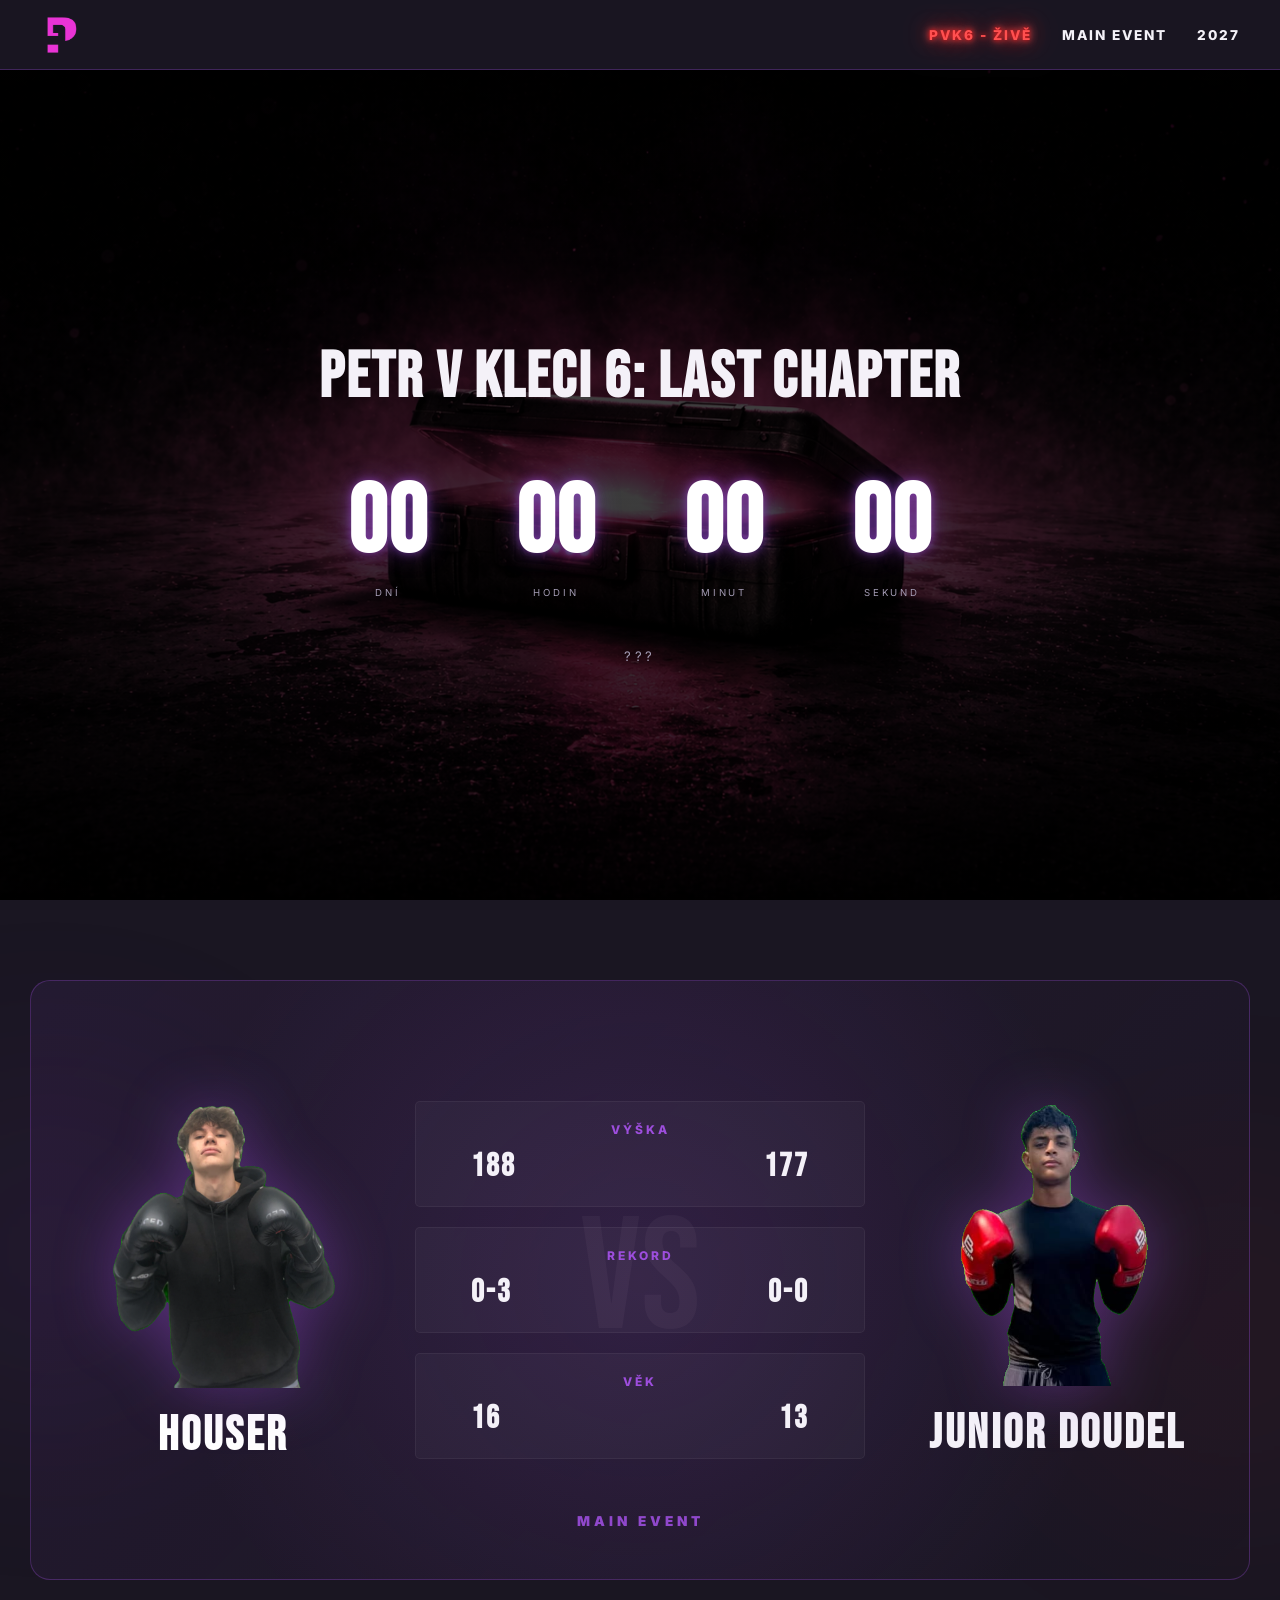
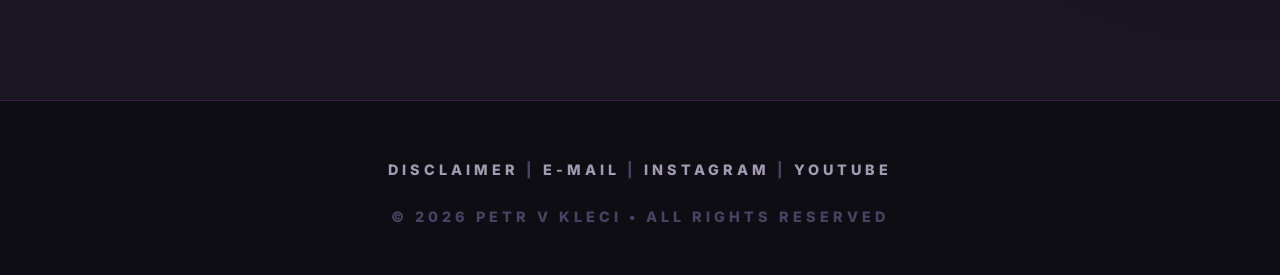
==== commit 70e22416: "Add files via upload" ====
--- a/index.html
+++ b/index.html
@@ -26,6 +26,7 @@
         <div class="nav-links">
             <a href="https://petrvkleci.fun/live/" target="_blank"><div class="live">PVK6 - ŽIVĚ</div></a>
             <a href="#main-event">MAIN EVENT</a>
+            <a href="2027/#">2027</a>
         </div>
     </nav>
 
@@ -68,7 +69,7 @@
     <article class="fight main-event" id="main-event">
 
             <div class="fighter fighter-left">
-                <a href="">
+                <a href="zapasnici/houser/#">
                     <img src="img/houser.png" alt="Houser">
                 </a>
                 <h2>HOUSER</h2>
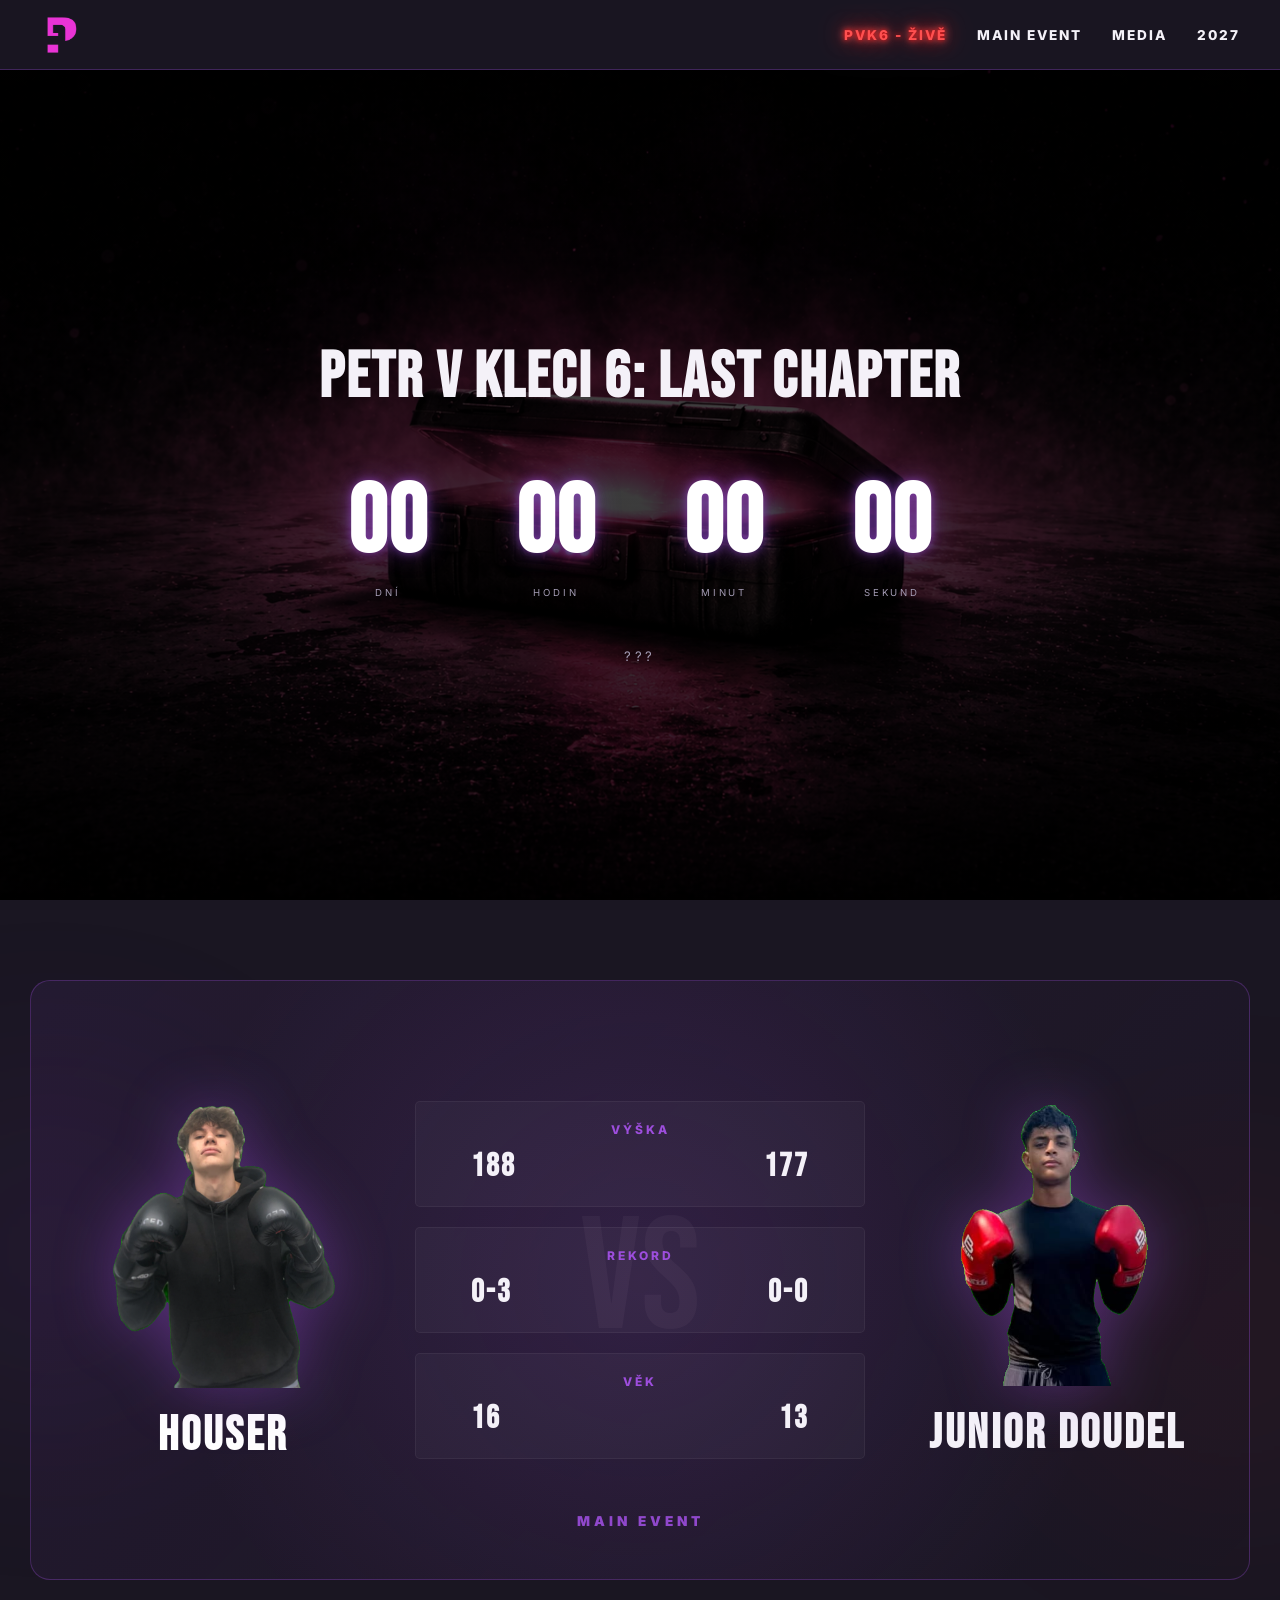
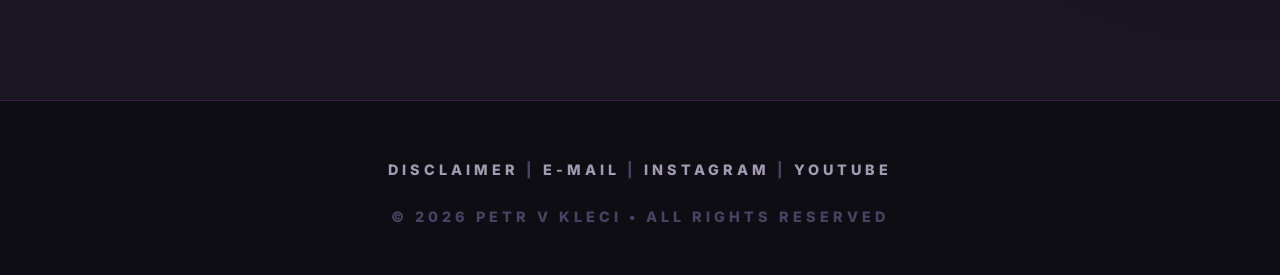
==== commit a7d2b95a: "Add files via upload" ====
--- a/index.html
+++ b/index.html
@@ -26,6 +26,7 @@
         <div class="nav-links">
             <a href="https://petrvkleci.fun/live/" target="_blank"><div class="live">PVK6 - ŽIVĚ</div></a>
             <a href="#main-event">MAIN EVENT</a>
+            <a href="media/#">MEDIA</a>
             <a href="2027/#">2027</a>
         </div>
     </nav>
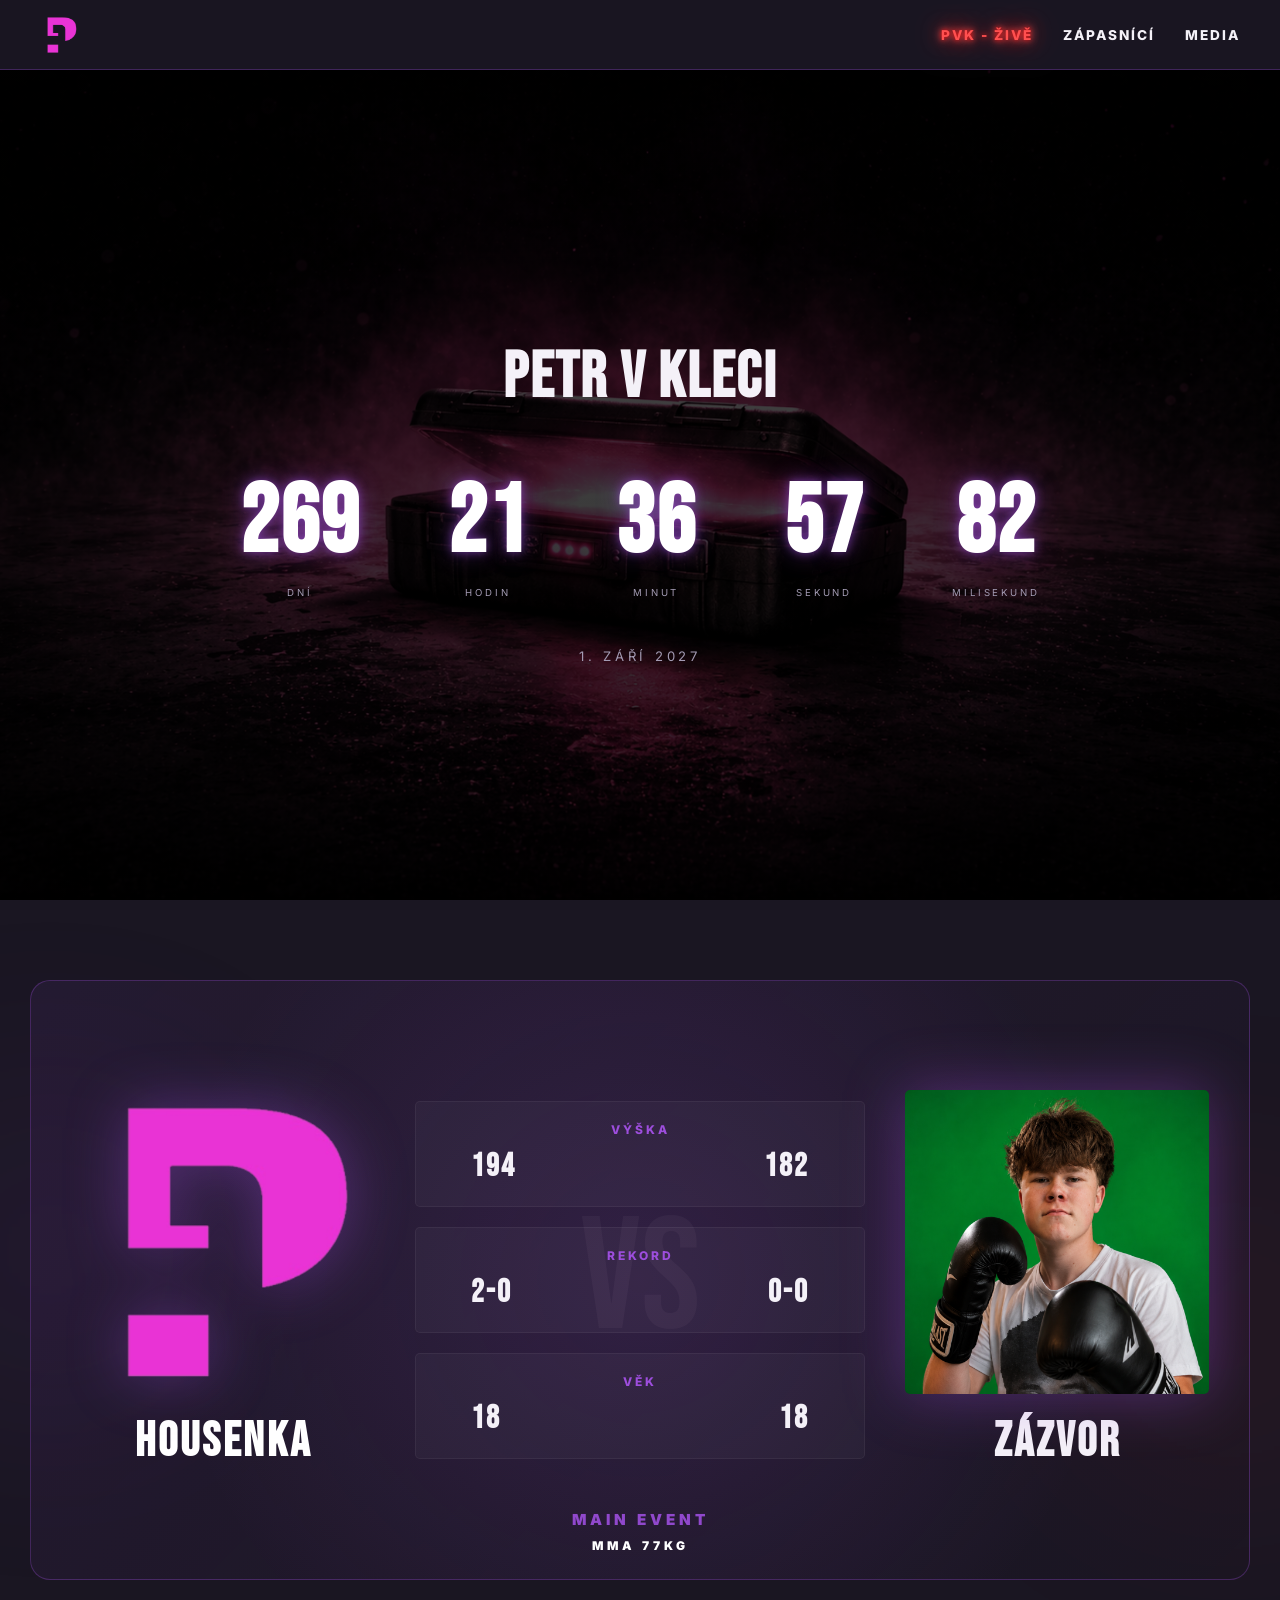
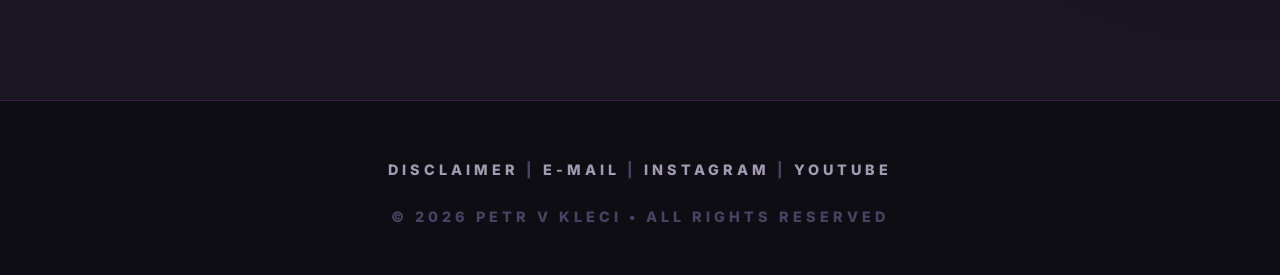
==== commit 7b1d04c2: "main web update" ====
--- a/index.html
+++ b/index.html
@@ -6,7 +6,7 @@
     <title>PETR V KLECI</title>
     <link href="https://fonts.googleapis.com/css2?family=Bebas+Neue&family=Inter:wght@400;600;800;900&display=swap" rel="stylesheet">
     <link rel="stylesheet" href="styles.css">
-    <link rel="icon" href="img/logo-transparent.png">
+    <link rel="icon" href="../img/logo-transparent.png">
     <script async src="https://pagead2.googlesyndication.com/pagead/js/adsbygoogle.js?client=ca-pub-2241425218539094"
      crossorigin="anonymous"></script>
      <meta name="google-adsense-account" content="ca-pub-2241425218539094">
@@ -18,30 +18,29 @@
     <div class="scroll-progress" id="progress"></div>
     <nav>
         <div class="logo-container">
-            <a href="#"  class="logo-img" onerror="this.style.display='none'; document.getElementById('logo-text').style.display='block';">
-                <img src="img/logo-transparent.png" alt="Petr v kleci Logo" class="logo-img" onerror="this.style.display='none'; document.getElementById('logo-text').style.display='block';">
+            <a href="../#"  class="logo-img" onerror="this.style.display='none'; document.getElementById('logo-text').style.display='block';">
+                <img src="../img/logo-transparent.png" alt="Petr v kleci Logo" class="logo-img" onerror="this.style.display='none'; document.getElementById('logo-text').style.display='block';">
            </a>
         </div>
     
         <div class="nav-links">
-            <a href="https://petrvkleci.fun/live/" target="_blank"><div class="live">PVK6 - ŽIVĚ</div></a>
-            <a href="#main-event">MAIN EVENT</a>
-            <a href="media/#">MEDIA</a>
-            <a href="2027/#">2027</a>
+            <a href="https://petrvkleci.fun/live/" target="_blank"><div class="live">PVK - ŽIVĚ</div></a>
+            <a href="../zapasnici/#">ZÁPASNÍCÍ</a>
+            <a href="../media/#">MEDIA</a>
         </div>
     </nav>
 
     <header class="hero">
 
     <video class="hero-video" autoplay muted loop playsinline>
-        <source src="https://pub-b3b0f845e0294ce48c312dda4aa62917.r2.dev/pvk6-promo.mp4" type="video/mp4">
+        <source src="https://pub-b3b0f845e0294ce48c312dda4aa62917.r2.dev/housenka-vs-zazvor-promo.mp4" type="video/mp4">
     </video>
 
     <div class="hero-overlay">
 
             <div class="cdown">
                 
-                <h2 class="cdown-event">PETR V KLECI 6: LAST CHAPTER</h2>
+                <h2 class="cdown-event">PETR V KLECI</h2>
                 
                 <div class="cdown-grid">
                     <div class="cunit">
@@ -60,8 +59,12 @@
                         <span class="cunit-n" id="cdSecs">--</span>
                         <span class="cunit-l">Sekund</span>
                     </div>
+                    <div class="cunit">
+                        <span class="cunit-n" id="cdMiliSecs">--</span>
+                        <span class="cunit-l">Milisekund</span>
+                    </div>
                 </div>
-            <p class="cdown-date rv">???</p>
+            <p class="cdown-date rv">1. ZÁŘÍ 2027</p>
         </div>
     
 
@@ -70,41 +73,44 @@
     <article class="fight main-event" id="main-event">
 
             <div class="fighter fighter-left">
-                <a href="zapasnici/houser/#">
-                    <img src="img/houser.png" alt="Houser">
+                <a href="../zapasnici/housenka/#">
+                    <img src="../img/housenka.png" alt="housenka">
                 </a>
-                <h2>HOUSER</h2>
+                <h2>HOUSENKA</h2>
             </div>
             <div class="fight-info">
 
                 <div class="stat-row">
                     <span>Výška</span>
-                    <h3>188</h3>
-                    <h3>177</h3>
+                    <h3>194</h3>
+                    <h3>182</h3>
                 </div>
 
                 <div class="stat-row">
                     <span>Rekord</span>
-                    <h3>0-3</h3>
+                    <h3>2-0</h3>
                     <h3>0-0</h3>
                 </div>
 
                 <div class="stat-row">
                     <span>Věk</span>
-                    <h3>16</h3>
-                    <h3>13</h3>
+                    <h3>18</h3>
+                    <h3>18</h3>
                 </div>
 
             </div>
 
             <div class="fighter fighter-right">
-                <a href="">
-                    <img src="img/junior_doudel.png" alt="junior_doudel">
+                <a href="../zapasnici/zazvor/#">
+                    <img src="../img/zazvor.png" alt="zazvor">
                 </a>
-                <h2>JUNIOR DOUDEL</h2>
+                <h2>ZÁZVOR</h2>
             </div>
             <div class="fight-label">
                 MAIN EVENT
+            </div>
+            <div class="rules">
+                MMA 77kg
             </div>
         </article>
 
@@ -114,7 +120,7 @@
     <div class="footer-container">
 
         <div class="footer-contact">
-            <a href="files/prohlaseni_petr_v_kleci.pdf" target="_blank">Disclaimer</a> |
+            <a href="../files/prohlaseni_petr_v_kleci.pdf" target="_blank">Disclaimer</a> |
             <a href="mailto:petrvkleci@petrvkleci.fun">E-Mail</a> |
             <a href="https://instagram.petrvkleci.fun" target="_blank">Instagram</a> |
             <a href="https://youtube.petrvkleci.fun" target="_blank">YouTube</a>
--- a/styles.css
+++ b/styles.css
@@ -350,12 +350,31 @@
     left: 50%;
     bottom: 50px;    
     transform: translateX(-50%);
-    font-size: .85rem;
+    font-size: .95rem;
     font-weight: 900;
     letter-spacing: 4px;
     color: var(--accent);
     text-transform: uppercase;
     opacity: .9;
+}
+
+.rules {
+    position: absolute;
+    left: 50%;
+    bottom: 18px;
+    transform: translateX(-50%);
+
+    padding: 8px 22px;
+    font-weight: 900;
+    font-size: .75rem;
+    letter-spacing: 4px;
+    text-transform: uppercase;
+
+    color: #fff;
+
+
+    z-index: 5;
+    white-space: nowrap;
 }
 
 .live {
